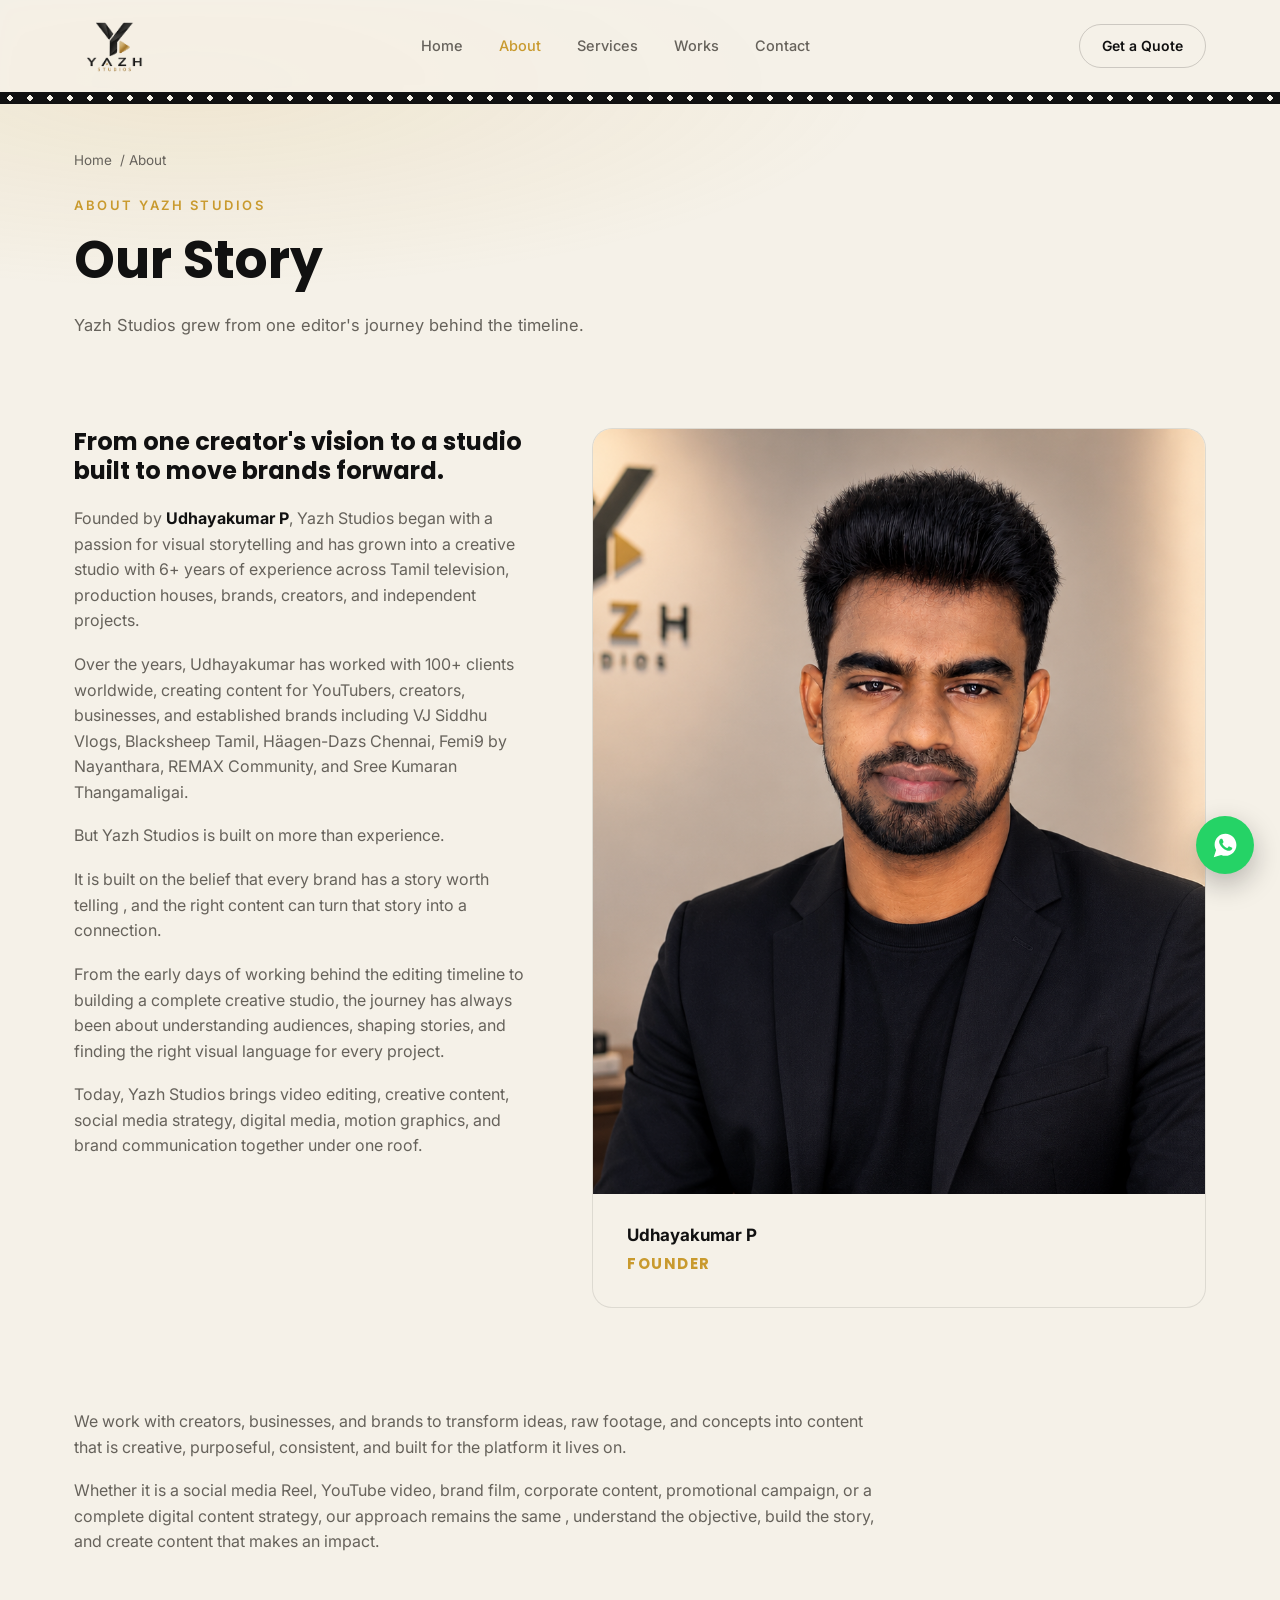
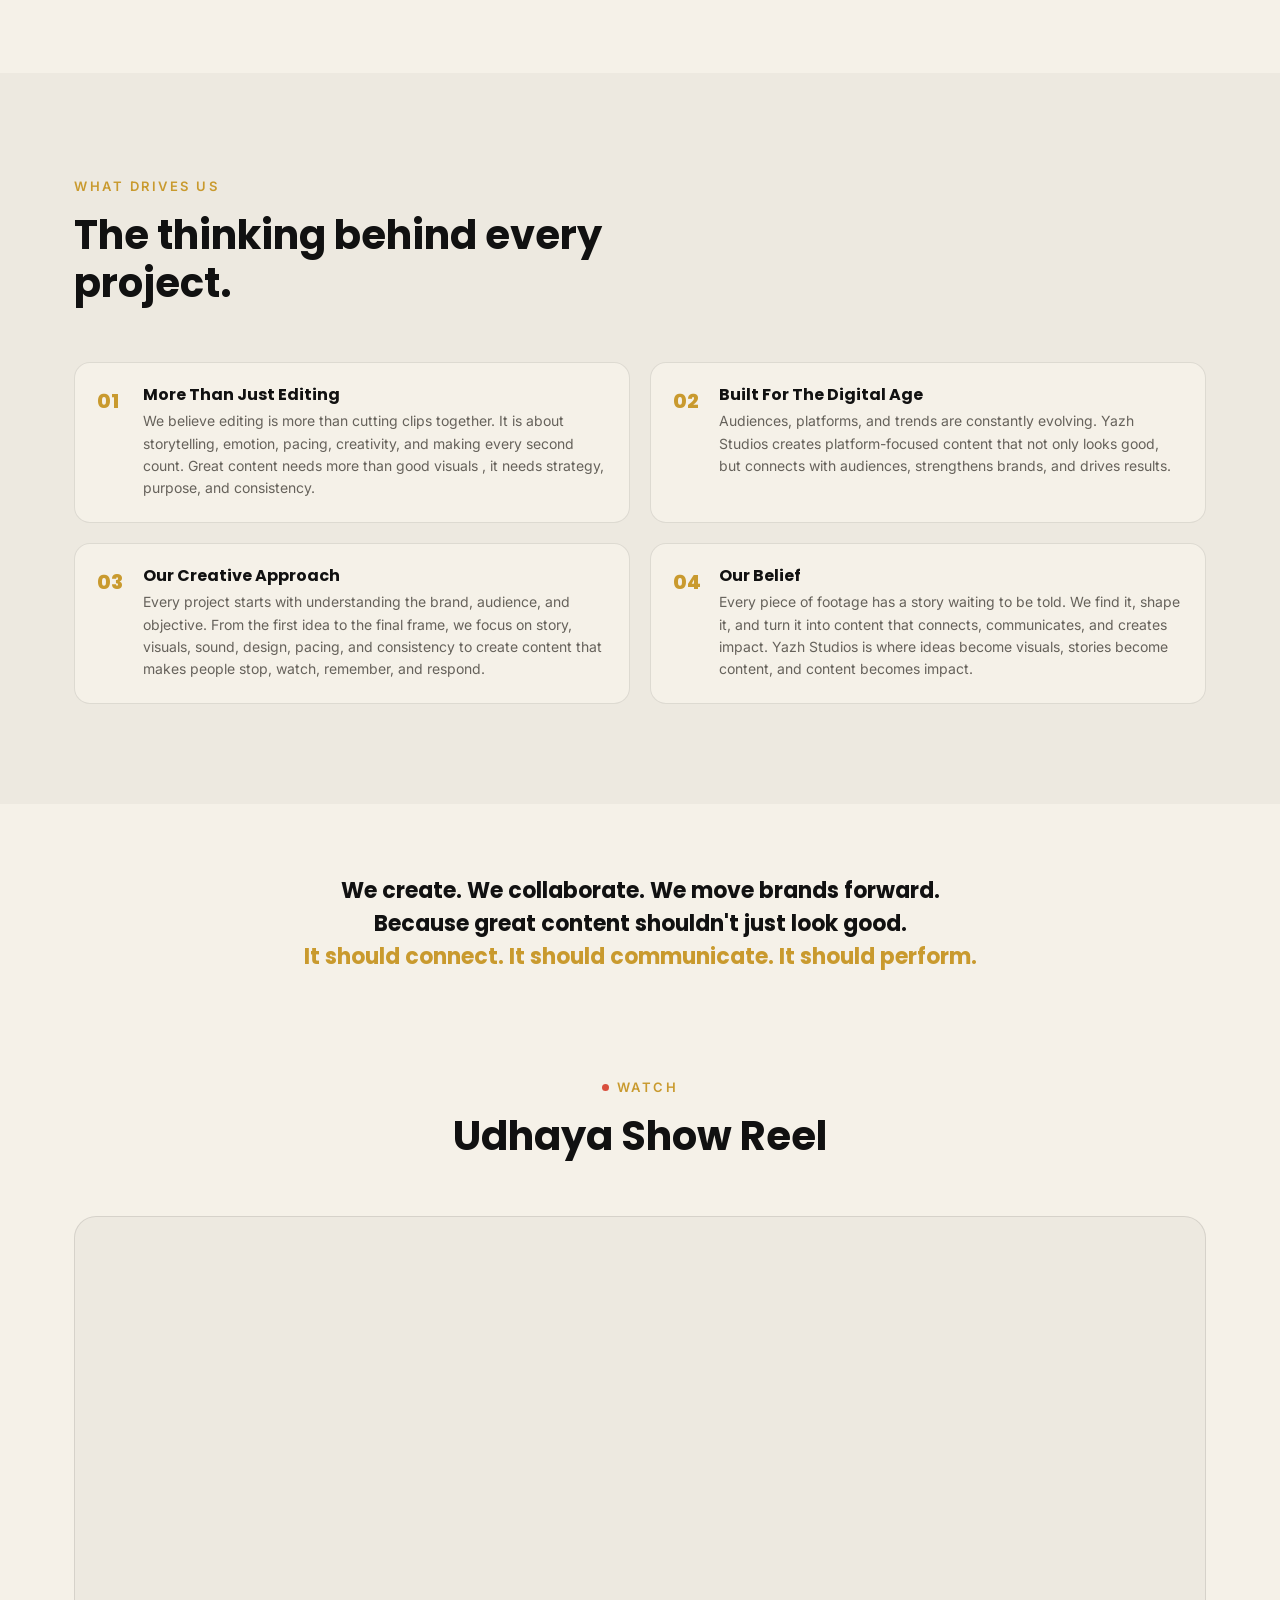
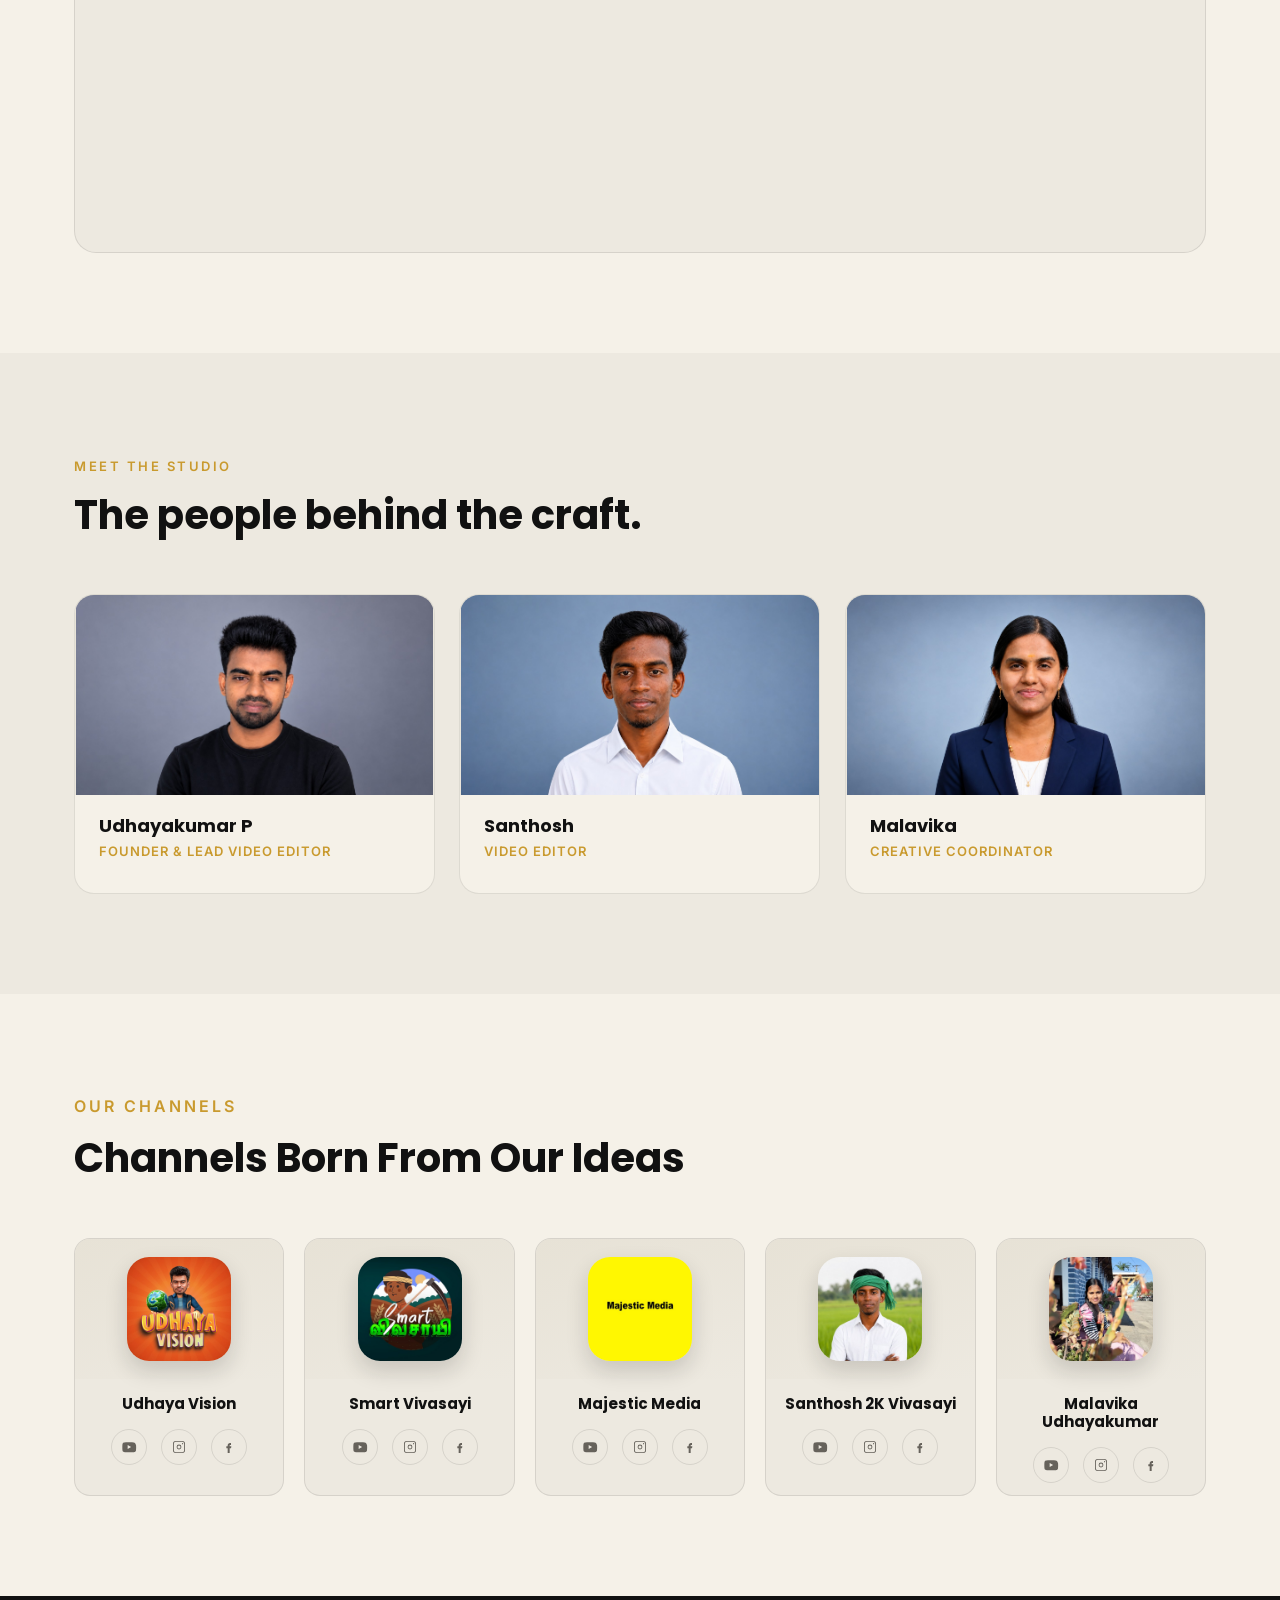
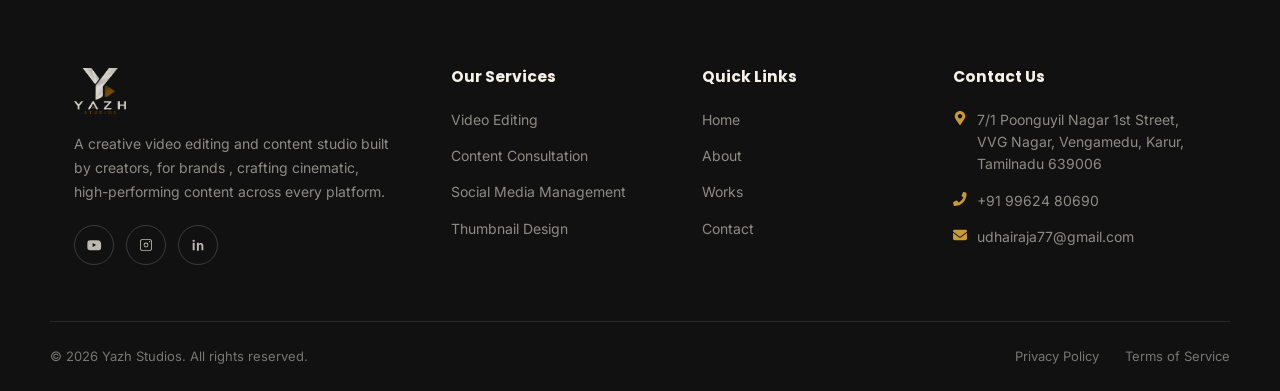
==== about.html @ e991410a "Initial website" ====
<!DOCTYPE html>
<html lang="en">
<head>
<meta charset="UTF-8">
<meta name="viewport" content="width=device-width, initial-scale=1.0">
<title>Our Story | Yazh Studios</title>
<meta name="description" content="Yazh Studios grew from one editor's journey behind the timeline into a full creative studio for video, content strategy, and digital marketing.">
<link rel="icon" type="image/png" href="yazh-logo-nobg.png">
<link rel="preconnect" href="https://fonts.googleapis.com">
<link href="https://fonts.googleapis.com/css2?family=Poppins:wght@400;500;600;700;800&family=Inter:wght@400;500;600&display=swap" rel="stylesheet">
<link rel="stylesheet" href="style.css">
</head>
<body>

<header>
  <nav>
    <a href="index.html" class="logo"><img src="yazh-logo-nobg.png" alt="Yazh Studios" class="logo-mark"></a>
    <ul class="nav-links">
      <li><a href="index.html">Home</a></li>
      <li><a href="about.html" class="active">About</a></li>
      <li><a href="services.html">Services</a></li>
      <li><a href="work.html">Works</a></li>
      <li><a href="contact.html">Contact</a></li>
    </ul>
    <div class="nav-cta">
      <a href="contact.html" class="btn btn-outline" style="padding:10px 22px;font-size:14px;">Get a Quote</a>
      <button class="burger" onclick="document.querySelector('.nav-links').classList.toggle('mobile-open')"><span></span><span></span><span></span></button>
    </div>
  </nav>
  <div class="filmstrip"></div>
</header>

<main>
  <!-- PAGE BANNER -->
  <section class="page-banner">
    <div class="container">
      <div class="breadcrumb"><a href="index.html">Home</a> / About</div>
      <div class="eyebrow">About Yazh Studios</div>
      <h1>Our Story</h1>
      <p>Yazh Studios grew from one editor's journey behind the timeline.</p>
    </div>
  </section>

  <!-- STORY BODY -->
  <section style="padding-top:20px;">
    <div class="container story-grid">
      <div class="story-card" style="order:2;">
        <img src="founder-udhayakumar.png" alt="Udhayakumar P , Founder, Yazh Studios" class="founder-photo">
        <div class="story-card-body">
          <p style="margin-bottom:6px;"><strong style="color:var(--text);font-size:17px;">Udhayakumar P</strong></p>
          <h4 style="margin-bottom:0;">Founder</h4>
        </div>
      </div>
      <div class="story-body" style="order:1;">
        <h2 style="margin-bottom:20px;">From one creator's vision to a studio built to move brands forward.</h2>
        <p>Founded by <strong>Udhayakumar P</strong>, Yazh Studios began with a passion for visual storytelling and has grown into a creative studio with 6+ years of experience across Tamil television, production houses, brands, creators, and independent projects.</p>
        <p>Over the years, Udhayakumar has worked with 100+ clients worldwide, creating content for YouTubers, creators, businesses, and established brands including VJ Siddhu Vlogs, Blacksheep Tamil, Häagen-Dazs Chennai, Femi9 by Nayanthara, REMAX Community, and Sree Kumaran Thangamaligai.</p>
        <p>But Yazh Studios is built on more than experience.</p>
        <p>It is built on the belief that every brand has a story worth telling , and the right content can turn that story into a connection.</p>
        <p>From the early days of working behind the editing timeline to building a complete creative studio, the journey has always been about understanding audiences, shaping stories, and finding the right visual language for every project.</p>
        <p>Today, Yazh Studios brings video editing, creative content, social media strategy, digital media, motion graphics, and brand communication together under one roof.</p>
      </div>
    </div>
  </section>

  <!-- APPROACH -->
  <section style="padding-top:0;">
    <div class="container">
      <div class="story-body" style="max-width:820px;">
        <p>We work with creators, businesses, and brands to transform ideas, raw footage, and concepts into content that is creative, purposeful, consistent, and built for the platform it lives on.</p>
        <p>Whether it is a social media Reel, YouTube video, brand film, corporate content, promotional campaign, or a complete digital content strategy, our approach remains the same , understand the objective, build the story, and create content that makes an impact.</p>
      </div>
    </div>
  </section>

  <!-- PILLARS -->
  <section class="why">
    <div class="container">
      <div class="section-head">
        <div class="eyebrow">What Drives Us</div>
        <h2>The thinking behind every project.</h2>
      </div>
      <div class="why-grid">
        <div class="why-item">
          <div class="why-num">01</div>
          <div>
            <h4>More Than Just Editing</h4>
            <p>We believe editing is more than cutting clips together. It is about storytelling, emotion, pacing, creativity, and making every second count. Great content needs more than good visuals , it needs strategy, purpose, and consistency.</p>
          </div>
        </div>
        <div class="why-item">
          <div class="why-num">02</div>
          <div>
            <h4>Built For The Digital Age</h4>
            <p>Audiences, platforms, and trends are constantly evolving. Yazh Studios creates platform-focused content that not only looks good, but connects with audiences, strengthens brands, and drives results.</p>
          </div>
        </div>
        <div class="why-item">
          <div class="why-num">03</div>
          <div>
            <h4>Our Creative Approach</h4>
            <p>Every project starts with understanding the brand, audience, and objective. From the first idea to the final frame, we focus on story, visuals, sound, design, pacing, and consistency to create content that makes people stop, watch, remember, and respond.</p>
          </div>
        </div>
        <div class="why-item">
          <div class="why-num">04</div>
          <div>
            <h4>Our Belief</h4>
            <p>Every piece of footage has a story waiting to be told. We find it, shape it, and turn it into content that connects, communicates, and creates impact. Yazh Studios is where ideas become visuals, stories become content, and content becomes impact.</p>
          </div>
        </div>
      </div>
    </div>
  </section>

  <!-- CLOSING STATEMENT -->
  <section style="padding-top:70px;padding-bottom:0;">
    <div class="container center" style="max-width:760px;">
      <p style="font-family:'Poppins',sans-serif;font-weight:700;font-size:22px;color:var(--text);line-height:1.5;">
        We create. We collaborate. We move brands forward.<br>
        Because great content shouldn't just look good.<br>
        <span style="color:var(--gold)">It should connect. It should communicate. It should perform.</span>
      </p>
    </div>
  </section>

  <!-- SHOW REEL -->
  <section class="showreel">
    <div class="container">
      <div class="section-head center">
        <div class="eyebrow" style="justify-content:center;"><span class="rec-dot"></span>Watch</div>
        <h2>Udhaya Show Reel</h2>
      </div>
      <div class="video-frame">
        <iframe src="https://www.youtube-nocookie.com/embed/2aK7iO9PcqU" title="Udhaya Show Reel" referrerpolicy="strict-origin-when-cross-origin" allow="accelerometer; autoplay; clipboard-write; encrypted-media; gyroscope; picture-in-picture" allowfullscreen loading="lazy"></iframe>
      </div>
    </div>
  </section>

  <!-- TEAM -->
  <section class="team" id="team">
    <div class="container">
      <div class="section-head">
        <div class="eyebrow">Meet The Studio</div>
        <h2>The people behind the craft.</h2>
      </div>
      <div class="team-grid">
        <div class="team-card" tabindex="0" role="button" aria-label="Flip to see Udhayakumar P's details">
          <div class="team-card-inner">
            <div class="team-card-front">
              <div class="team-photo"><img src="team-udhaya-v3.jpg" alt="Udhayakumar P"></div>
              <div class="team-info">
                <h3>Udhayakumar P</h3>
                <div class="team-role">Founder &amp; Lead Video Editor</div>
              </div>
            </div>
            <div class="team-card-back">
              <h3>Udhayakumar P</h3>
              <div class="team-role">Founder &amp; Lead Video Editor</div>
              <p>6+ years crafting cinematic, high-performing videos for 100+ clients worldwide across TV, production houses, and independent projects.</p>
            </div>
          </div>
        </div>
        <div class="team-card" tabindex="0" role="button" aria-label="Flip to see Santhosh's details">
          <div class="team-card-inner">
            <div class="team-card-front">
              <div class="team-photo"><img src="team-santhosh-v3.jpg" alt="Santhosh"></div>
              <div class="team-info">
                <h3>Santhosh</h3>
                <div class="team-role">Video Editor</div>
              </div>
            </div>
            <div class="team-card-back">
              <h3>Santhosh</h3>
              <div class="team-role">Video Editor</div>
              <p>Skilled editor with 2 years of hands-on experience crafting engaging videos for social media, YouTube, and digital platforms , clean cuts, smooth storytelling.</p>
            </div>
          </div>
        </div>
        <div class="team-card" tabindex="0" role="button" aria-label="Flip to see Malavika's details">
          <div class="team-card-inner">
            <div class="team-card-front">
              <div class="team-photo"><img src="team-malavika-v3.jpg" alt="Malavika"></div>
              <div class="team-info">
                <h3>Malavika</h3>
                <div class="team-role">Creative Coordinator</div>
              </div>
            </div>
            <div class="team-card-back">
              <h3>Malavika</h3>
              <div class="team-role">Creative Coordinator</div>
              <p>Supports ideation, content planning, and social media execution , bringing consistency, creativity, and attention to detail to every project.</p>
            </div>
          </div>
        </div>
      </div>
    </div>
  </section>

  <!-- CHANNELS -->
  <section class="channels">
    <div class="container">
      <div class="section-head">
        <div class="eyebrow" style="font-size:16px;letter-spacing:3px;">Our Channels</div>
        <h2>Channels Born From Our Ideas</h2>
      </div>
      <div class="channels-grid">
        <div class="channel-card" tabindex="0" role="button" aria-label="Flip to see Udhaya Vision details">
          <div class="channel-card-inner">
          <div class="channel-card-front">
          <div class="channel-logo"><img src="channel-logo-udhayavision.jpg" alt="Udhaya Vision"></div>
          <div class="channel-info">
          <h4>Udhaya Vision</h4>
          <div class="social-row">
            <a href="https://www.youtube.com/@UdhayaVisionOfficial" target="_blank" rel="noopener" aria-label="YouTube">
              <svg viewBox="0 0 24 24" width="16" height="16" fill="currentColor" aria-hidden="true"><path d="M21.8 8.2s-.2-1.5-.8-2.1c-.8-.8-1.7-.8-2.1-.9C15.9 5 12 5 12 5s-3.9 0-6.9.2c-.4 0-1.3.1-2.1.9-.6.6-.8 2.1-.8 2.1S2 10 2 11.7v1.6c0 1.7.2 3.5.2 3.5s.2 1.5.8 2.1c.8.8 1.9.8 2.4.9 1.7.2 7.3.2 7.3.2s3.9 0 6.9-.2c.4 0 1.3-.1 2.1-.9.6-.6.8-2.1.8-2.1s.2-1.7.2-3.5v-1.6c0-1.7-.2-3.5-.2-3.5zM10 15V9l5.2 3-5.2 3z"/></svg>
            </a>
            <a href="https://www.instagram.com/udhayakumar_ponnusamy/" target="_blank" rel="noopener" aria-label="Instagram">
              <svg viewBox="0 0 24 24" width="16" height="16" fill="currentColor" aria-hidden="true"><path d="M12 8.4a3.6 3.6 0 100 7.2 3.6 3.6 0 000-7.2zm0 5.9a2.3 2.3 0 110-4.6 2.3 2.3 0 010 4.6zM16.9 3H7.1A4.1 4.1 0 003 7.1v9.8A4.1 4.1 0 007.1 21h9.8a4.1 4.1 0 004.1-4.1V7.1A4.1 4.1 0 0016.9 3zm2.8 13.9a2.8 2.8 0 01-2.8 2.8H7.1a2.8 2.8 0 01-2.8-2.8V7.1a2.8 2.8 0 012.8-2.8h9.8a2.8 2.8 0 012.8 2.8v9.8zM17.3 6.1a.95.95 0 100 1.9.95.95 0 000-1.9z"/></svg>
            </a>
            <a href="https://www.facebook.com/Udhayavision" target="_blank" rel="noopener" aria-label="Facebook">
              <svg viewBox="0 0 24 24" width="16" height="16" fill="currentColor" aria-hidden="true"><path d="M13.5 9H15V6h-1.5C11.6 6 10 7.6 10 9.5V11H8v3h2v7h3v-7h2.1l.4-3H13V9.6c0-.3.2-.6.5-.6z"/></svg>
            </a>
          </div>
          </div>
          </div>
          <div class="channel-card-back">
            <h4>Udhaya Vision</h4>
            <p>Video Editing, Content creation, Entertainment and Creative storytelling. Creating fresh and engaging Tamil content that entertains and inspires.</p>
          </div>
          </div>
        </div>
        <div class="channel-card" tabindex="0" role="button" aria-label="Flip to see Smart Vivasayi details">
          <div class="channel-card-inner">
          <div class="channel-card-front">
          <div class="channel-logo"><img src="channel-logo-smartvivasayi.jpg" alt="Smart Vivasayi"></div>
          <div class="channel-info">
          <h4>Smart Vivasayi</h4>
          <div class="social-row">
            <a href="https://www.youtube.com/@Smart_Vivasayi" target="_blank" rel="noopener" aria-label="YouTube">
              <svg viewBox="0 0 24 24" width="16" height="16" fill="currentColor" aria-hidden="true"><path d="M21.8 8.2s-.2-1.5-.8-2.1c-.8-.8-1.7-.8-2.1-.9C15.9 5 12 5 12 5s-3.9 0-6.9.2c-.4 0-1.3.1-2.1.9-.6.6-.8 2.1-.8 2.1S2 10 2 11.7v1.6c0 1.7.2 3.5.2 3.5s.2 1.5.8 2.1c.8.8 1.9.8 2.4.9 1.7.2 7.3.2 7.3.2s3.9 0 6.9-.2c.4 0 1.3-.1 2.1-.9.6-.6.8-2.1.8-2.1s.2-1.7.2-3.5v-1.6c0-1.7-.2-3.5-.2-3.5zM10 15V9l5.2 3-5.2 3z"/></svg>
            </a>
            <a href="https://www.instagram.com/smart_vivasayi" target="_blank" rel="noopener" aria-label="Instagram">
              <svg viewBox="0 0 24 24" width="16" height="16" fill="currentColor" aria-hidden="true"><path d="M12 8.4a3.6 3.6 0 100 7.2 3.6 3.6 0 000-7.2zm0 5.9a2.3 2.3 0 110-4.6 2.3 2.3 0 010 4.6zM16.9 3H7.1A4.1 4.1 0 003 7.1v9.8A4.1 4.1 0 007.1 21h9.8a4.1 4.1 0 004.1-4.1V7.1A4.1 4.1 0 0016.9 3zm2.8 13.9a2.8 2.8 0 01-2.8 2.8H7.1a2.8 2.8 0 01-2.8-2.8V7.1a2.8 2.8 0 012.8-2.8h9.8a2.8 2.8 0 012.8 2.8v9.8zM17.3 6.1a.95.95 0 100 1.9.95.95 0 000-1.9z"/></svg>
            </a>
            <a href="https://www.facebook.com/Smartvivasayii" target="_blank" rel="noopener" aria-label="Facebook">
              <svg viewBox="0 0 24 24" width="16" height="16" fill="currentColor" aria-hidden="true"><path d="M13.5 9H15V6h-1.5C11.6 6 10 7.6 10 9.5V11H8v3h2v7h3v-7h2.1l.4-3H13V9.6c0-.3.2-.6.5-.6z"/></svg>
            </a>
          </div>
          </div>
          </div>
          <div class="channel-card-back">
            <h4>Smart Vivasayi</h4>
            <p>Practical farming tips and useful agricultural information. Explore modern farming methods, innovations and success stories. Helping farmers learn, grow and earn better.</p>
          </div>
          </div>
        </div>
        <div class="channel-card" tabindex="0" role="button" aria-label="Flip to see Majestic Media details">
          <div class="channel-card-inner">
          <div class="channel-card-front">
          <div class="channel-logo"><img src="channel-logo-majesticmedia.jpg" alt="Majestic Media"></div>
          <div class="channel-info">
          <h4>Majestic Media</h4>
          <div class="social-row">
            <a href="https://www.youtube.com/@MajesticMediaOfficial" target="_blank" rel="noopener" aria-label="YouTube">
              <svg viewBox="0 0 24 24" width="16" height="16" fill="currentColor" aria-hidden="true"><path d="M21.8 8.2s-.2-1.5-.8-2.1c-.8-.8-1.7-.8-2.1-.9C15.9 5 12 5 12 5s-3.9 0-6.9.2c-.4 0-1.3.1-2.1.9-.6.6-.8 2.1-.8 2.1S2 10 2 11.7v1.6c0 1.7.2 3.5.2 3.5s.2 1.5.8 2.1c.8.8 1.9.8 2.4.9 1.7.2 7.3.2 7.3.2s3.9 0 6.9-.2c.4 0 1.3-.1 2.1-.9.6-.6.8-2.1.8-2.1s.2-1.7.2-3.5v-1.6c0-1.7-.2-3.5-.2-3.5zM10 15V9l5.2 3-5.2 3z"/></svg>
            </a>
            <a href="https://www.instagram.com/majesticmedia_offl" target="_blank" rel="noopener" aria-label="Instagram">
              <svg viewBox="0 0 24 24" width="16" height="16" fill="currentColor" aria-hidden="true"><path d="M12 8.4a3.6 3.6 0 100 7.2 3.6 3.6 0 000-7.2zm0 5.9a2.3 2.3 0 110-4.6 2.3 2.3 0 010 4.6zM16.9 3H7.1A4.1 4.1 0 003 7.1v9.8A4.1 4.1 0 007.1 21h9.8a4.1 4.1 0 004.1-4.1V7.1A4.1 4.1 0 0016.9 3zm2.8 13.9a2.8 2.8 0 01-2.8 2.8H7.1a2.8 2.8 0 01-2.8-2.8V7.1a2.8 2.8 0 012.8-2.8h9.8a2.8 2.8 0 012.8 2.8v9.8zM17.3 6.1a.95.95 0 100 1.9.95.95 0 000-1.9z"/></svg>
            </a>
            <a href="https://www.facebook.com/mejesticmediaoffl" target="_blank" rel="noopener" aria-label="Facebook">
              <svg viewBox="0 0 24 24" width="16" height="16" fill="currentColor" aria-hidden="true"><path d="M13.5 9H15V6h-1.5C11.6 6 10 7.6 10 9.5V11H8v3h2v7h3v-7h2.1l.4-3H13V9.6c0-.3.2-.6.5-.6z"/></svg>
            </a>
          </div>
          </div>
          </div>
          <div class="channel-card-back">
            <h4>Majestic Media</h4>
            <p>Astrology, horoscope and devotional content with spiritual insights. Covering cinema updates, political press meets and trending happenings. Bringing diverse and engaging content to Tamil audiences.</p>
          </div>
          </div>
        </div>
        <div class="channel-card" tabindex="0" role="button" aria-label="Flip to see Santhosh 2K Vivasayi details">
          <div class="channel-card-inner">
          <div class="channel-card-front">
          <div class="channel-logo"><img src="channel-logo-santhosh2k.jpg" alt="Santhosh 2K Vivasayi"></div>
          <div class="channel-info">
          <h4>Santhosh 2K Vivasayi</h4>
          <div class="social-row">
            <a href="https://www.youtube.com/@Santhosh2kvivasayi" target="_blank" rel="noopener" aria-label="YouTube">
              <svg viewBox="0 0 24 24" width="16" height="16" fill="currentColor" aria-hidden="true"><path d="M21.8 8.2s-.2-1.5-.8-2.1c-.8-.8-1.7-.8-2.1-.9C15.9 5 12 5 12 5s-3.9 0-6.9.2c-.4 0-1.3.1-2.1.9-.6.6-.8 2.1-.8 2.1S2 10 2 11.7v1.6c0 1.7.2 3.5.2 3.5s.2 1.5.8 2.1c.8.8 1.9.8 2.4.9 1.7.2 7.3.2 7.3.2s3.9 0 6.9-.2c.4 0 1.3-.1 2.1-.9.6-.6.8-2.1.8-2.1s.2-1.7.2-3.5v-1.6c0-1.7-.2-3.5-.2-3.5zM10 15V9l5.2 3-5.2 3z"/></svg>
            </a>
            <a href="https://www.instagram.com/santhosh_2k_vivasayi" target="_blank" rel="noopener" aria-label="Instagram">
              <svg viewBox="0 0 24 24" width="16" height="16" fill="currentColor" aria-hidden="true"><path d="M12 8.4a3.6 3.6 0 100 7.2 3.6 3.6 0 000-7.2zm0 5.9a2.3 2.3 0 110-4.6 2.3 2.3 0 010 4.6zM16.9 3H7.1A4.1 4.1 0 003 7.1v9.8A4.1 4.1 0 007.1 21h9.8a4.1 4.1 0 004.1-4.1V7.1A4.1 4.1 0 0016.9 3zm2.8 13.9a2.8 2.8 0 01-2.8 2.8H7.1a2.8 2.8 0 01-2.8-2.8V7.1a2.8 2.8 0 012.8-2.8h9.8a2.8 2.8 0 012.8 2.8v9.8zM17.3 6.1a.95.95 0 100 1.9.95.95 0 000-1.9z"/></svg>
            </a>
            <a href="https://www.facebook.com/Smartvivasayii" target="_blank" rel="noopener" aria-label="Facebook">
              <svg viewBox="0 0 24 24" width="16" height="16" fill="currentColor" aria-hidden="true"><path d="M13.5 9H15V6h-1.5C11.6 6 10 7.6 10 9.5V11H8v3h2v7h3v-7h2.1l.4-3H13V9.6c0-.3.2-.6.5-.6z"/></svg>
            </a>
          </div>
          </div>
          </div>
          <div class="channel-card-back">
            <h4>Santhosh 2K Vivasayi</h4>
            <p>Real farming experiences straight from the field. Discover useful agriculture tips, techniques and new ideas. Inspiring the next generation of farmers through practical content.</p>
          </div>
          </div>
        </div>
        <div class="channel-card" tabindex="0" role="button" aria-label="Flip to see Malavika Udhayakumar details">
          <div class="channel-card-inner">
          <div class="channel-card-front">
          <div class="channel-logo"><img src="channel-logo-malavikaudhayakumar.jpg" alt="Malavika Udhayakumar"></div>
          <div class="channel-info">
          <h4>Malavika Udhayakumar</h4>
          <div class="social-row">
            <a href="https://www.youtube.com/@MalavikaUdhayakumar" target="_blank" rel="noopener" aria-label="YouTube">
              <svg viewBox="0 0 24 24" width="16" height="16" fill="currentColor" aria-hidden="true"><path d="M21.8 8.2s-.2-1.5-.8-2.1c-.8-.8-1.7-.8-2.1-.9C15.9 5 12 5 12 5s-3.9 0-6.9.2c-.4 0-1.3.1-2.1.9-.6.6-.8 2.1-.8 2.1S2 10 2 11.7v1.6c0 1.7.2 3.5.2 3.5s.2 1.5.8 2.1c.8.8 1.9.8 2.4.9 1.7.2 7.3.2 7.3.2s3.9 0 6.9-.2c.4 0 1.3-.1 2.1-.9.6-.6.8-2.1.8-2.1s.2-1.7.2-3.5v-1.6c0-1.7-.2-3.5-.2-3.5zM10 15V9l5.2 3-5.2 3z"/></svg>
            </a>
            <a href="https://www.instagram.com/malavika_saroja/" target="_blank" rel="noopener" aria-label="Instagram">
              <svg viewBox="0 0 24 24" width="16" height="16" fill="currentColor" aria-hidden="true"><path d="M12 8.4a3.6 3.6 0 100 7.2 3.6 3.6 0 000-7.2zm0 5.9a2.3 2.3 0 110-4.6 2.3 2.3 0 010 4.6zM16.9 3H7.1A4.1 4.1 0 003 7.1v9.8A4.1 4.1 0 007.1 21h9.8a4.1 4.1 0 004.1-4.1V7.1A4.1 4.1 0 0016.9 3zm2.8 13.9a2.8 2.8 0 01-2.8 2.8H7.1a2.8 2.8 0 01-2.8-2.8V7.1a2.8 2.8 0 012.8-2.8h9.8a2.8 2.8 0 012.8 2.8v9.8zM17.3 6.1a.95.95 0 100 1.9.95.95 0 000-1.9z"/></svg>
            </a>
            <a href="https://www.facebook.com/Malavikaudhai" target="_blank" rel="noopener" aria-label="Facebook">
              <svg viewBox="0 0 24 24" width="16" height="16" fill="currentColor" aria-hidden="true"><path d="M13.5 9H15V6h-1.5C11.6 6 10 7.6 10 9.5V11H8v3h2v7h3v-7h2.1l.4-3H13V9.6c0-.3.2-.6.5-.6z"/></svg>
            </a>
          </div>
          </div>
          </div>
          <div class="channel-card-back">
            <h4>Malavika Udhayakumar</h4>
            <p>Sharing lifestyle and inspiring real-life motherhood experiences. Honest product recommendations and genuine reviews based on personal use. Helping audiences discover useful products through real experiences.</p>
          </div>
          </div>
        </div>
      </div>
    </div>
  </section>

  <!-- CTA -->
</main>

<footer class="site-footer">
  <div class="container footer-grid">
    <div class="footer-brand">
      <div class="logo" style="font-size:17px;"><img src="yazh-logo-white.png" alt="Yazh Studios" class="logo-mark-footer"></div>
      <p>A creative video editing and content studio built by creators, for brands , crafting cinematic, high-performing content across every platform.</p>
      <div class="footer-social">
        <a href="https://www.youtube.com/@theyazhstudios" target="_blank" rel="noopener" aria-label="YouTube">
          <svg viewBox="0 0 24 24" width="16" height="16" fill="currentColor" aria-hidden="true"><path d="M21.8 8.2s-.2-1.5-.8-2.1c-.8-.8-1.7-.8-2.1-.9C15.9 5 12 5 12 5s-3.9 0-6.9.2c-.4 0-1.3.1-2.1.9-.6.6-.8 2.1-.8 2.1S2 10 2 11.7v1.6c0 1.7.2 3.5.2 3.5s.2 1.5.8 2.1c.8.8 1.9.8 2.4.9 1.7.2 7.3.2 7.3.2s3.9 0 6.9-.2c.4 0 1.3-.1 2.1-.9.6-.6.8-2.1.8-2.1s.2-1.7.2-3.5v-1.6c0-1.7-.2-3.5-.2-3.5zM10 15V9l5.2 3-5.2 3z"/></svg>
        </a>
        <a href="https://www.instagram.com/theyazhstudios/" target="_blank" rel="noopener" aria-label="Instagram">
          <svg viewBox="0 0 24 24" width="16" height="16" fill="currentColor" aria-hidden="true"><path d="M12 8.4a3.6 3.6 0 100 7.2 3.6 3.6 0 000-7.2zm0 5.9a2.3 2.3 0 110-4.6 2.3 2.3 0 010 4.6zM16.9 3H7.1A4.1 4.1 0 003 7.1v9.8A4.1 4.1 0 007.1 21h9.8a4.1 4.1 0 004.1-4.1V7.1A4.1 4.1 0 0016.9 3zm2.8 13.9a2.8 2.8 0 01-2.8 2.8H7.1a2.8 2.8 0 01-2.8-2.8V7.1a2.8 2.8 0 012.8-2.8h9.8a2.8 2.8 0 012.8 2.8v9.8zM17.3 6.1a.95.95 0 100 1.9.95.95 0 000-1.9z"/></svg>
        </a>
        <a href="https://www.linkedin.com/company/theyazhstudios" target="_blank" rel="noopener" aria-label="LinkedIn">
          <svg viewBox="0 0 24 24" width="16" height="16" fill="currentColor" aria-hidden="true"><path d="M6.94 8.5H4V20h2.94V8.5zM5.47 4a1.7 1.7 0 100 3.4 1.7 1.7 0 000-3.4zM20 13.3c0-3-1.6-4.4-3.8-4.4-1.7 0-2.5.9-2.9 1.6V8.5H10.4c0 .8 0 12 0 12h2.9v-6.7c0-.4 0-.7.1-1 .3-.7.9-1.4 1.9-1.4 1.4 0 1.9 1 1.9 2.5V20H20v-6.7z"/></svg>
        </a>
      </div>
    </div>
    <div class="footer-col">
      <h4>Our Services</h4>
      <a href="services.html">Video Editing</a>
      <a href="services.html">Content Consultation</a>
      <a href="services.html">Social Media Management</a>
      <a href="services.html">Thumbnail Design</a>
    </div>
    <div class="footer-col">
      <h4>Quick Links</h4>
      <a href="index.html">Home</a>
      <a href="about.html">About</a>
      <a href="work.html">Works</a>
      <a href="contact.html">Contact</a>
    </div>
    <div class="footer-col">
      <h4>Contact Us</h4>
      <a href="https://maps.google.com/maps?q=7%2F1%20Poonguyil%20Nagar%201st%20Street%2C%20VVG%20Nagar%2C%20Vengamedu%2C%20Karur%2C%20Tamilnadu%20639006" target="_blank" rel="noopener" class="footer-contact-item">
        <svg class="fc-icon" viewBox="0 0 384 512" width="14" height="14" fill="currentColor"><path d="M172.268 501.67C26.97 291.031 0 269.413 0 192 0 85.961 85.961 0 192 0s192 85.961 192 192c0 77.413-26.97 99.031-172.268 309.67a24.005 24.005 0 0 1-39.464 0zM192 272c44.183 0 80-35.817 80-80s-35.817-80-80-80-80 35.817-80 80 35.817 80 80 80z"/></svg>
        <span>7/1 Poonguyil Nagar 1st Street, VVG Nagar, Vengamedu, Karur, Tamilnadu 639006</span>
      </a>
      <a href="tel:+919962480690" class="footer-contact-item">
        <svg class="fc-icon" viewBox="0 0 512 512" width="14" height="14" fill="currentColor"><path d="M493.4 24.6l-104-24c-11.3-2.6-22.9 3.3-27.5 13.9l-48 112c-4.2 9.8-1.4 21.3 6.9 28l60.6 49.6c-35.6 76.7-97.9 140.5-176 177.6l-49.6-60.6c-6.8-8.3-18.2-11.1-28-6.9l-112 48C4.9 366.5-1 378.1 1.6 389.4l24 104C28.1 504.2 38.4 512 50 512 296.5 512 496 313.5 496 60c0-11.6-7.8-21.9-19.6-24.4z"/></svg>
        <span>+91 99624 80690</span>
      </a>
      <a href="mailto:udhairaja77@gmail.com" class="footer-contact-item">
        <svg class="fc-icon" viewBox="0 0 512 512" width="14" height="14" fill="currentColor"><path d="M48 64C21.5 64 0 85.5 0 112c0 15.1 7.1 29.3 19.2 38.4L236.8 313.6c11.4 8.5 27 8.5 38.4 0L492.8 150.4c12.1-9.1 19.2-23.3 19.2-38.4 0-26.5-21.5-48-48-48H48zM0 176V384c0 35.3 28.7 64 64 64H448c35.3 0 64-28.7 64-64V176L294.4 339.2c-22.8 17.1-54 17.1-76.8 0L0 176z"/></svg>
        <span>udhairaja77@gmail.com</span>
      </a>
    </div>
  </div>
  <div class="container footer-bottom">
    <p>© 2026 Yazh Studios. All rights reserved.</p>
    <div class="footer-bottom-links">
      <a href="privacy-policy.html">Privacy Policy</a>
      <a href="terms.html">Terms of Service</a>
    </div>
  </div>
</footer>

<a href="https://wa.me/+919962480690" target="_blank" rel="noopener" class="whatsapp-float" aria-label="Chat on WhatsApp">
  <svg viewBox="0 0 32 32" aria-hidden="true"><path d="M16.02 3C9.4 3 4 8.36 4 14.98c0 2.2.6 4.26 1.63 6.03L3 29l8.2-2.55a12.9 12.9 0 0 0 4.82.93h.01c6.62 0 12.02-5.36 12.02-11.98C28.05 8.78 22.65 3 16.02 3zm7.03 17.15c-.3.83-1.72 1.6-2.37 1.7-.61.1-1.38.14-2.23-.14-.51-.16-1.17-.38-2.01-.75-3.54-1.53-5.85-5.1-6.03-5.34-.18-.24-1.44-1.92-1.44-3.66 0-1.74.92-2.6 1.24-2.95.32-.35.7-.44.93-.44.24 0 .47 0 .68.01.22.01.51-.08.8.61.3.71 1.01 2.45 1.1 2.63.09.18.15.39.03.63-.12.24-.18.39-.36.6-.18.21-.38.47-.54.63-.18.18-.37.38-.16.74.21.36.93 1.53 2 2.48 1.37 1.22 2.53 1.6 2.89 1.78.36.18.57.15.78-.09.21-.24.9-1.05 1.14-1.41.24-.36.48-.3.8-.18.33.12 2.07.98 2.43 1.16.36.18.6.27.68.42.09.15.09.86-.21 1.69z"/></svg>
</a>
<script src="animations.js" defer></script>
<script>
  document.querySelectorAll('.nav-links a').forEach(link=>{
    link.addEventListener('click',()=>{
      document.querySelector('.nav-links').classList.remove('mobile-open');
    });
  });

  // Team & channel cards flip on click to reveal details.
  document.querySelectorAll('.team-card, .channel-card').forEach(function(card){
    card.addEventListener('click', function(){
      card.classList.toggle('is-flipped');
    });
    card.addEventListener('keydown', function(e){
      if(e.key === 'Enter' || e.key === ' '){
        e.preventDefault();
        card.classList.toggle('is-flipped');
      }
    });
  });
</script>
</body>
</html>
---- style.css ----
:root{
  --bg:#F5F1E8;
  --panel:#EDE9E0;
  --panel-2:#F5F1E8;
  --gold:#C99A2E;
  --gold-2:#DAB158;
  --text:#111111;
  --muted:#66625B;
  --black:#111111;
  --border:rgba(17,17,17,0.10);
}
*{box-sizing:border-box;margin:0;padding:0;}
html{scroll-behavior:smooth;}
body{
  background:var(--bg);
  color:var(--text);
  font-family:'Inter',sans-serif;
  line-height:1.6;
  overflow-x:hidden;
}
h1,h2,h3,h4{font-family:'Poppins',sans-serif;font-weight:700;line-height:1.2;}
a{color:inherit;text-decoration:none;}
img{max-width:100%;display:block;}
.container{max-width:1180px;margin:0 auto;padding:0 24px;}
.eyebrow{
  display:inline-flex;align-items:center;gap:8px;
  color:var(--gold);font-size:13px;letter-spacing:2.5px;text-transform:uppercase;
  font-weight:600;margin-bottom:14px;
}
.btn{
  display:inline-block;padding:14px 30px;border-radius:999px;
  font-weight:600;font-size:15px;transition:all .25s ease;
  border:1px solid transparent;cursor:pointer;
}
.btn-primary{background:linear-gradient(135deg,var(--gold-2),var(--gold));color:#fff;}
.btn-primary:hover{transform:translateY(-2px);box-shadow:0 10px 30px rgba(201,154,46,0.30);}
.btn-outline{border-color:rgba(17,17,17,0.18);color:var(--text);}
.btn-outline:hover{border-color:var(--gold);color:var(--gold);}

/* NAV */
header{
  position:fixed;top:0;left:0;right:0;z-index:100;
  background:rgba(245,241,232,0.9);backdrop-filter:blur(10px);
}
.filmstrip{
  height:12px;width:100%;overflow:hidden;position:relative;
  background:var(--black);
  background-image:radial-gradient(circle, var(--bg) 2.6px, transparent 2.8px);
  background-size:20px 12px;
  background-position:0 0;
  animation:filmstrip-scroll 7s linear infinite;
}
@keyframes filmstrip-scroll{
  from{background-position:0 0;}
  to{background-position:-200px 0;}
}
nav{display:flex;align-items:center;justify-content:space-between;padding:18px 24px;max-width:1180px;margin:0 auto;}
.logo{display:flex;align-items:center;gap:10px;font-family:'Poppins',sans-serif;font-weight:800;font-size:21px;letter-spacing:0.5px;}
.logo span{color:var(--gold);}
.logo-mark{
  height:56px;width:auto;display:block;
}
.logo-mark-footer{
  height:46px;width:auto;display:block;
}
.nav-links{display:flex;gap:36px;align-items:center;list-style:none;}
.nav-links a{font-size:14.5px;font-weight:500;color:var(--muted);transition:color .2s;}
.nav-links a:hover, .nav-links a.active{color:var(--gold);}
.nav-cta{display:flex;align-items:center;gap:18px;}
.burger{display:none;flex-direction:column;gap:5px;cursor:pointer;background:none;border:none;}
.burger span{width:24px;height:2px;background:var(--text);}
.nav-links.mobile-open{
  display:flex !important;
  position:absolute;top:100%;left:0;right:0;
  flex-direction:column;background:var(--panel);
  padding:24px;gap:20px;border-bottom:1px solid var(--border);
}

/* HERO */
.hero{
  padding:170px 0 110px;
  background:
    radial-gradient(ellipse at 20% 20%, rgba(201,154,46,0.14), transparent 45%),
    radial-gradient(ellipse at 80% 60%, rgba(201,154,46,0.08), transparent 50%);
  position:relative;
}
.hero-grid{display:grid;grid-template-columns:minmax(0,1.1fr) minmax(0,0.9fr);gap:60px;align-items:center;}
.hero h1{font-size:clamp(38px,5.2vw,62px);margin-bottom:22px;}
.hero h1 em{font-style:normal;color:var(--gold);}
.hero p{color:var(--muted);font-size:17px;max-width:520px;margin-bottom:34px;}
.hero-actions{display:flex;gap:16px;flex-wrap:wrap;margin-bottom:56px;}
.stat-row{display:grid;grid-template-columns:repeat(4,minmax(0,1fr));gap:20px;border-top:1px solid var(--border);padding-top:32px;}
.stat-item{display:flex;align-items:center;gap:14px;padding-left:22px;border-left:1px solid var(--border);min-width:0;}
.stat-item:first-child{padding-left:0;border-left:none;}
.stat-icon{
  width:52px;height:52px;border-radius:50%;flex-shrink:0;
  background:rgba(201,154,46,0.14);
  display:flex;align-items:center;justify-content:center;font-size:22px;
}
.stat-row .num{
  font-family:'Poppins',sans-serif;font-size:28px;font-weight:800;color:var(--gold);
  font-variant-numeric:tabular-nums;display:inline-block;
}
.stat-row .label{font-size:13px;color:var(--muted);margin-top:4px;}
.hero-visual{
  aspect-ratio:4/5;border-radius:24px;
  background:linear-gradient(160deg,var(--panel-2),var(--panel));
  border:1px solid var(--border);
  display:flex;align-items:center;justify-content:center;
  position:relative;overflow:hidden;
  min-width:0;contain:layout paint;
}
.hero-visual::before{
  content:"YAZH";
  font-family:'Poppins',sans-serif;font-weight:800;
  font-size:120px;color:rgba(17,17,17,0.05);
  position:absolute;letter-spacing:6px;
}
.hero-visual-img{
  position:absolute;inset:0;width:100%;height:100%;
  object-fit:cover;z-index:0;
}
.hero-visual::after{
  content:"";position:absolute;inset:0;z-index:0;
  background:linear-gradient(180deg,rgba(17,17,17,0.05),rgba(17,17,17,0.45));
}
.play-btn{
  width:78px;height:78px;border-radius:50%;
  background:rgba(201,154,46,0.15);border:1.5px solid var(--gold);
  display:flex;align-items:center;justify-content:center;z-index:1;
  backdrop-filter:blur(2px);
  position:absolute;left:50%;top:70%;transform:translate(-50%,-50%);
}
.play-btn::after{
  content:"";width:0;height:0;
  border-top:12px solid transparent;border-bottom:12px solid transparent;
  border-left:20px solid var(--gold);margin-left:5px;
}

/* PAGE BANNER (non-home pages) */
.page-banner{
  padding:150px 0 70px;
  background:
    radial-gradient(ellipse at 15% 20%, rgba(201,154,46,0.12), transparent 45%);
  text-align:left;
}
.page-banner .eyebrow{justify-content:flex-start;}
.page-banner .eyebrow::before{content:none;}
.page-banner h1{font-size:clamp(34px,4.6vw,52px);margin-bottom:16px;}
.page-banner p{color:var(--muted);font-size:16.5px;max-width:640px;}
.breadcrumb{display:flex;gap:8px;align-items:center;color:var(--muted);font-size:13.5px;margin-bottom:20px;}
.breadcrumb a{color:var(--muted);}
.breadcrumb a:hover{color:var(--gold);}

section{padding:100px 0;}
.section-head{max-width:640px;margin-bottom:56px;}
.section-head h2{font-size:clamp(28px,3.6vw,40px);}
.section-head p{color:var(--muted);margin-top:14px;font-size:16px;}
.center{text-align:center;margin-left:auto;margin-right:auto;}

/* ABOUT / STORY */
.story{background:var(--panel);}
.story-grid{display:grid;grid-template-columns:0.85fr 1.15fr;gap:64px;align-items:start;}
.story-card{
  background:var(--panel-2);border:1px solid var(--border);border-radius:20px;
  overflow:hidden;position:sticky;top:110px;
}
.founder-photo{width:100%;aspect-ratio:4/5;object-fit:cover;display:block;}
.story-card-body{padding:28px 34px 34px;}
.story-card h4{color:var(--gold);font-size:15px;text-transform:uppercase;letter-spacing:1.5px;margin-bottom:10px;}
.story-card p{color:var(--muted);font-size:15px;}
.story-body p{color:var(--muted);font-size:16px;margin-bottom:18px;}
.story-body strong{color:var(--text);}

/* SHOWREEL */
.showreel{padding:100px 0;}
.video-frame{
  position:relative;border-radius:22px;overflow:hidden;border:1px solid var(--border);
  aspect-ratio:16/9;background:var(--panel);
}
.video-frame iframe{width:100%;height:100%;border:0;}

/* SERVICES */
.services-grid{display:grid;grid-template-columns:repeat(4,1fr);gap:24px;}
.service-card{
  background:var(--panel);border:1px solid var(--border);border-radius:18px;
  overflow:hidden;transition:transform .25s ease,border-color .25s ease;
}
.service-card:hover{transform:translateY(-6px);border-color:rgba(201,154,46,0.5);}
.service-photo{
  width:100%;aspect-ratio:4/3;object-fit:cover;display:block;
  transition:transform .4s ease;
}
.service-card:hover .service-photo{transform:scale(1.05);}
.service-icon{
  width:52px;height:52px;border-radius:14px;
  background:linear-gradient(135deg,rgba(201,154,46,0.20),rgba(201,154,46,0.06));
  display:flex;align-items:center;justify-content:center;margin-bottom:22px;
  font-size:22px;
}
.service-body{padding:24px 24px 30px;}
.service-card h3{font-size:18px;margin-bottom:10px;}
.service-card p{color:var(--muted);font-size:14.5px;}

/* WHY */
.why{background:var(--panel);}
.why-grid{display:grid;grid-template-columns:repeat(2,1fr);gap:20px;}
.why-item{
  display:flex;gap:16px;padding:22px;border:1px solid var(--border);border-radius:16px;
  background:var(--panel-2);
}
.why-num{
  font-family:'Poppins',sans-serif;font-weight:800;color:var(--gold);font-size:20px;
  min-width:30px;
}
.why-item h4{font-size:16px;margin-bottom:6px;}
.why-item p{color:var(--muted);font-size:14px;}

/* PROCESS */
.process-grid{display:grid;grid-template-columns:repeat(4,1fr);gap:24px;position:relative;}
.process-step{
  background:var(--panel);border:1px solid var(--border);border-radius:18px;padding:30px 24px;
}
.process-step .step-num{
  font-family:'Poppins',sans-serif;font-weight:800;font-size:34px;color:rgba(201,154,46,0.45);
  margin-bottom:14px;
}
.process-step h4{font-size:16px;margin-bottom:10px;}
.process-step p{color:var(--muted);font-size:14px;}

/* TEAM */
.team{background:var(--panel);}
/* CHANNELS */
.channels-grid{display:grid;grid-template-columns:repeat(5,1fr);gap:20px;}
.channel-card{
  background:transparent;border:none;border-radius:16px;
  height:258px;perspective:1200px;cursor:pointer;text-align:center;
}
.channel-card-inner{
  position:relative;width:100%;height:100%;
  transition:transform .6s cubic-bezier(.4,.2,.2,1);
  transform-style:preserve-3d;
}
.channel-card.is-flipped .channel-card-inner{transform:rotateY(180deg);}
.channel-card-front, .channel-card-back{
  position:absolute;inset:0;backface-visibility:hidden;-webkit-backface-visibility:hidden;
  border-radius:16px;overflow:hidden;
  background:var(--panel);border:1px solid var(--border);
  display:flex;flex-direction:column;
}
.channel-card-back{
  transform:rotateY(180deg);justify-content:center;padding:20px;
}
.channel-card-back h4{font-size:15px;margin:0 0 16px;}
.channel-card-back p{color:var(--muted);font-size:12.5px;line-height:1.55;}
.channel-logo{
  height:140px;background:linear-gradient(160deg,#E7E2D6,#EDE9E0);
  display:flex;align-items:center;justify-content:center;flex-shrink:0;
}
.channel-logo img{
  width:104px;height:104px;object-fit:cover;object-position:center center;display:block;
  border-radius:22px;box-shadow:0 10px 22px rgba(17,17,17,0.16);
}
.channel-info{padding:16px 16px 22px;}
.channel-card h4{font-size:15px;margin-bottom:0;}
.channel-card .social-row{margin-top:16px;}
.channel-card .social-row a{width:36px;height:36px;}

.team-grid{display:grid;grid-template-columns:repeat(3,1fr);gap:24px;}
.team-card{
  background:transparent;border:none;border-radius:20px;
  height:300px;perspective:1200px;cursor:pointer;
}
.team-card-inner{
  position:relative;width:100%;height:100%;
  transition:transform .6s cubic-bezier(.4,.2,.2,1);
  transform-style:preserve-3d;
}
.team-card.is-flipped .team-card-inner{transform:rotateY(180deg);}
.team-card-front, .team-card-back{
  position:absolute;inset:0;backface-visibility:hidden;-webkit-backface-visibility:hidden;
  border-radius:20px;overflow:hidden;
  background:var(--panel-2);border:1px solid var(--border);
  display:flex;flex-direction:column;
}
.team-card-back{
  transform:rotateY(180deg);justify-content:center;padding:30px;
}
.team-photo{
  height:200px;background:linear-gradient(160deg,#E7E2D6,#EDE9E0);
  display:flex;align-items:center;justify-content:center;
  font-family:'Poppins',sans-serif;font-size:40px;font-weight:800;color:rgba(201,154,46,0.65);
  overflow:hidden;
}
.team-photo img{width:100%;height:100%;object-fit:contain;object-position:center center;display:block;}
.team-info{padding:20px 24px;}
.team-info h3, .team-card-back h3{font-size:18px;margin-bottom:4px;}
.team-role{color:var(--gold);font-size:13px;text-transform:uppercase;letter-spacing:1px;margin-bottom:12px;font-weight:600;}
.team-card-front .team-role{margin-bottom:0;}
.team-info p, .team-card-back p{color:var(--muted);font-size:14px;}

/* TESTIMONIALS */
.testi-grid{display:grid;grid-template-columns:repeat(3,1fr);gap:24px;}
.testi-card{
  background:var(--panel);border:1px solid var(--border);border-radius:18px;padding:28px;
}
.testi-quote{color:var(--gold);font-size:30px;font-family:'Poppins',sans-serif;margin-bottom:10px;}
.testi-card p{color:var(--muted);font-size:14.5px;margin-bottom:20px;}
.testi-author{display:flex;align-items:center;gap:14px;}
.testi-avatar{
  width:58px;height:58px;border-radius:50%;
  background:linear-gradient(135deg,var(--gold-2),var(--gold));
  display:flex;align-items:center;justify-content:center;color:#fff;font-weight:700;font-size:19px;
  overflow:hidden;flex-shrink:0;border:2px solid var(--panel-2);box-shadow:0 0 0 1px var(--border);
}
.testi-avatar img{width:100%;height:100%;object-fit:cover;object-position:center top;display:block;}
.testi-author > div{display:flex;flex-direction:column;justify-content:center;}
.testi-author h5{font-size:15px;line-height:1.3;}
.testi-author span{font-size:12.5px;color:var(--muted);line-height:1.3;}

/* CLIENTS */
.clients{background:var(--panel);overflow:hidden;}
.client-chips{display:flex;flex-wrap:wrap;gap:12px;}
.chip{
  padding:10px 20px;border:1px solid var(--border);border-radius:999px;
  font-size:14px;color:var(--muted);background:var(--panel-2);
}

/* Trusted-by logo marquee — infinite swipe */
.logo-marquee{
  width:100%;overflow:hidden;position:relative;margin-top:44px;
  -webkit-mask-image:linear-gradient(90deg, transparent, #000 8%, #000 92%, transparent);
  mask-image:linear-gradient(90deg, transparent, #000 8%, #000 92%, transparent);
}
.logo-track{
  display:flex;align-items:center;gap:26px;width:max-content;
  animation:logo-scroll 46s linear infinite;
}
.logo-marquee:hover .logo-track{animation-play-state:paused;}
.logo-card{
  background:#fff;border:1px solid var(--border);border-radius:18px;
  padding:24px 38px;display:flex;align-items:center;justify-content:center;
  height:120px;flex-shrink:0;
}
.logo-item{
  height:66px;width:auto;max-width:210px;object-fit:contain;
  transition:transform .3s ease;
}
.logo-card:hover .logo-item{transform:scale(1.08);}
@keyframes logo-scroll{
  from{transform:translateX(0);}
  to{transform:translateX(-50%);}
}
@media (prefers-reduced-motion: reduce){
  .logo-track{animation:none;}
}
@media (max-width:600px){
  .logo-card{height:88px;padding:16px 26px;}
  .logo-item{height:46px;max-width:150px;}
}

/* PORTFOLIO / WORK */
.portfolio-category{margin-bottom:64px;}
.portfolio-category:last-child{margin-bottom:0;}
.portfolio-category-head{display:flex;align-items:baseline;gap:14px;margin-bottom:24px;}
.portfolio-category-head h2{font-size:24px;}
.portfolio-category-head span{color:var(--muted);font-size:13.5px;}
.portfolio-grid{display:grid;grid-template-columns:repeat(4,1fr);gap:20px;align-items:start;}
.portfolio-card{
  position:relative;border-radius:16px;overflow:hidden;border:1px solid var(--border);
  background:var(--panel);display:block;cursor:pointer;
}
/* native size per video orientation — nothing gets force-cropped into one shape */
.portfolio-card.ratio-16-9{aspect-ratio:16/9;}
.portfolio-card.ratio-9-16{aspect-ratio:9/16;}
.portfolio-card.ratio-4-5{aspect-ratio:4/5;}
.portfolio-card.ratio-1-1{aspect-ratio:1/1;}
.portfolio-card img{width:100%;height:100%;object-fit:cover;transition:transform .35s ease;}
.portfolio-card:hover img{transform:scale(1.06);}
.portfolio-card .overlay{
  position:absolute;inset:0;background:linear-gradient(180deg,transparent 50%,rgba(17,17,17,0.65));
  display:flex;align-items:flex-end;padding:16px;
}
.portfolio-card .overlay span{color:#fff;font-size:13px;font-weight:600;}
.portfolio-card .platform-badge{
  position:absolute;top:12px;left:12px;z-index:2;
  background:rgba(245,241,232,0.92);color:var(--text);
  font-size:11px;font-weight:700;letter-spacing:0.5px;text-transform:uppercase;
  padding:5px 10px;border-radius:999px;
}
.portfolio-card .mini-play{
  position:absolute;top:50%;left:50%;transform:translate(-50%,-50%);
  width:46px;height:46px;border-radius:50%;background:rgba(245,241,232,0.9);
  display:flex;align-items:center;justify-content:center;transition:transform .2s ease;
}
.portfolio-card:hover .mini-play{transform:translate(-50%,-50%) scale(1.08);}
.portfolio-card .mini-play::after{
  content:"";width:0;height:0;
  border-top:8px solid transparent;border-bottom:8px solid transparent;
  border-left:13px solid var(--gold);margin-left:3px;
}
.ext-card{
  background:linear-gradient(160deg,var(--panel-2),var(--panel));
}
.ext-card .overlay{background:linear-gradient(180deg,transparent 30%,rgba(17,17,17,0.55));}
.ext-icon{
  position:absolute;bottom:14px;left:16px;
  font-family:'Poppins',sans-serif;font-weight:800;font-size:22px;color:rgba(201,154,46,0.55);
}
/* playing state — swapped for a live iframe/embed on click */
.portfolio-card.is-playing{background:#000;}
.portfolio-card.is-playing iframe{width:100%;height:100%;border:0;display:block;}
.portfolio-card.is-embed{
  aspect-ratio:auto !important;grid-column:span 2;overflow:visible;
  border:none;background:transparent;display:flex;justify-content:center;cursor:default;
}
@media (max-width:600px){
  .portfolio-card.is-embed{grid-column:1/-1;}
}

/* CONTACT */
.contact-grid{display:grid;grid-template-columns:1fr 1fr;gap:50px;align-items:center;}
.contact-info-list{display:flex;flex-direction:column;gap:22px;margin-top:30px;}
.contact-info-item{display:flex;gap:16px;align-items:flex-start;}
.contact-info-icon{
  width:44px;height:44px;border-radius:12px;background:rgba(201,154,46,0.14);
  display:flex;align-items:center;justify-content:center;color:var(--gold);font-size:18px;flex-shrink:0;
}
.contact-info-item h4{font-size:15px;margin-bottom:4px;}
.contact-info-item p, .contact-info-item a{color:var(--muted);font-size:14.5px;}
.contact-panel{
  background:var(--panel);border:1px solid var(--border);border-radius:22px;padding:44px;text-align:center;
}
.contact-panel h3{font-size:24px;margin-bottom:14px;}
.contact-panel p{color:var(--muted);margin-bottom:28px;font-size:15px;}
.social-row{display:flex;gap:14px;justify-content:center;margin-top:28px;}
.social-row a{
  width:42px;height:42px;border-radius:50%;border:1px solid var(--border);
  display:flex;align-items:center;justify-content:center;font-size:13px;color:var(--muted);
  transition:all .2s;
}
.social-row a:hover{border-color:var(--gold);color:var(--gold);}
.map-frame{
  margin-top:60px;border-radius:20px;overflow:hidden;border:1px solid var(--border);
  aspect-ratio:21/8;
}
.map-frame iframe{width:100%;height:100%;border:0;filter:grayscale(20%);}

/* STICKY WHATSAPP BUTTON */
.whatsapp-float{
  position:fixed;bottom:26px;right:26px;z-index:999;
  width:58px;height:58px;border-radius:50%;
  background:#25D366;display:flex;align-items:center;justify-content:center;
  box-shadow:0 10px 28px rgba(17,17,17,0.28);
  transition:transform .2s ease;
}
.whatsapp-float svg{width:29px;height:29px;fill:#fff;}
.whatsapp-float:hover{transform:scale(1.08);}
.whatsapp-float{animation:whatsapp-pulse 2.6s ease-in-out infinite;}
@keyframes whatsapp-pulse{
  0%,100%{box-shadow:0 10px 28px rgba(17,17,17,0.28), 0 0 0 0 rgba(37,211,102,0.45);}
  50%{box-shadow:0 10px 28px rgba(17,17,17,0.28), 0 0 0 12px rgba(37,211,102,0);}
}
@media (prefers-reduced-motion: reduce){
  .whatsapp-float{animation:none !important;}
}
@media (max-width:600px){
  .whatsapp-float{width:52px;height:52px;bottom:18px;right:18px;}
  .whatsapp-float svg{width:26px;height:26px;}
}

/* PRICING BANNER (Services page) */
.pricing-banner{
  background:linear-gradient(135deg,rgba(201,154,46,0.10),rgba(201,154,46,0.03));
  border:1px solid var(--border);border-radius:24px;
  padding:52px 44px;text-align:center;
}
.pricing-banner .eyebrow{justify-content:center;}
.pricing-banner h2{margin-bottom:14px;}
.pricing-banner p{color:var(--muted);font-size:15px;max-width:560px;margin:0 auto 26px;}
.pricing-tag{
  display:inline-flex;align-items:baseline;gap:8px;
  font-family:'Poppins',sans-serif;font-weight:800;
  color:var(--gold);font-size:40px;margin-bottom:26px;
}
.pricing-tag span{font-family:'Inter',sans-serif;font-weight:500;font-size:14px;color:var(--muted);}
.pricing-list{
  display:flex;gap:48px;justify-content:center;flex-wrap:wrap;margin-bottom:30px;
}
.pricing-item .pricing-label{font-size:14px;color:var(--muted);margin-bottom:8px;}
.pricing-item .pricing-amount{
  display:inline-flex;align-items:baseline;gap:6px;
  font-family:'Poppins',sans-serif;font-weight:800;color:var(--gold);font-size:30px;
}
.pricing-item .pricing-amount span{font-family:'Inter',sans-serif;font-weight:500;font-size:13px;color:var(--muted);}

footer{
  border-top:1px solid var(--border);padding:36px 0;
}
.footer-row{display:flex;justify-content:space-between;align-items:center;flex-wrap:wrap;gap:16px;}
.footer-row p{color:var(--muted);font-size:13.5px;}
.footer-links{display:flex;gap:22px;}
.footer-links a{color:var(--muted);font-size:13.5px;}
.footer-links a:hover{color:var(--gold);}

/* SITE FOOTER (dark, multi-column) */
.site-footer{
  background:var(--black);color:rgba(245,241,232,0.65);
  padding:72px 0 0;border-top:none;
}
.footer-grid{
  display:grid;grid-template-columns:1.6fr 1fr 1fr 1.2fr;gap:40px;
  padding-bottom:56px;border-bottom:1px solid rgba(245,241,232,0.10);
}
.footer-brand p{
  margin:18px 0 22px;font-size:14px;line-height:1.7;max-width:320px;
  color:rgba(245,241,232,0.55);
}
.footer-social{display:flex;gap:12px;}
.footer-social a{
  width:40px;height:40px;border-radius:50%;border:1px solid rgba(245,241,232,0.18);
  display:flex;align-items:center;justify-content:center;color:rgba(245,241,232,0.75);
  transition:all .2s;
}
.footer-social a:hover{border-color:var(--gold);color:var(--gold);}
.footer-col h4{
  font-family:'Poppins',sans-serif;font-weight:700;font-size:15.5px;
  color:#F5F1E8;margin-bottom:22px;
}
.footer-col{display:flex;flex-direction:column;}
.footer-col a{
  display:block;font-size:14px;color:rgba(245,241,232,0.55);
  margin-bottom:14px;transition:color .2s;
}
.footer-col a:hover{color:var(--gold);}
.footer-contact-item{
  display:flex !important;align-items:flex-start;gap:10px;
  font-size:13.5px;line-height:1.6;
}
.footer-contact-item .fc-icon{color:var(--gold);flex-shrink:0;margin-top:2px;}
.footer-bottom{
  display:flex;justify-content:space-between;align-items:center;flex-wrap:wrap;gap:12px;
  padding:24px 0;
}
.footer-bottom p{font-size:13px;color:rgba(245,241,232,0.45);}
.footer-bottom-links{display:flex;gap:26px;}
.footer-bottom-links a{font-size:13px;color:rgba(245,241,232,0.45);transition:color .2s;}
.footer-bottom-links a:hover{color:var(--gold);}
@media (max-width:900px){
  .footer-grid{grid-template-columns:1fr 1fr;row-gap:36px;}
}
@media (max-width:560px){
  .footer-grid{grid-template-columns:1fr;}
}

@media (max-width:900px){
  .nav-links, .nav-cta .btn-outline{display:none;}
  .burger{display:flex;}
  .hero-grid, .story-grid, .contact-grid{grid-template-columns:1fr;}
  .story-card{position:static;}
  .stat-row{grid-template-columns:repeat(2,1fr);row-gap:24px;}
  .stat-item{border-left:none;padding-left:0;}
  .services-grid, .why-grid, .process-grid, .team-grid, .testi-grid{grid-template-columns:1fr 1fr;}
  .portfolio-grid{grid-template-columns:repeat(3,1fr);}
  .channels-grid{grid-template-columns:repeat(3,1fr);}
}
@media (max-width:600px){
  .services-grid, .why-grid, .process-grid, .team-grid, .testi-grid{grid-template-columns:1fr;}
  .portfolio-grid{grid-template-columns:repeat(2,1fr);}
  .channels-grid{grid-template-columns:1fr 1fr;}
  .hero{padding:140px 0 70px;}
  .page-banner{padding:120px 0 50px;}
  section{padding:70px 0;}
}

/* ===== ANIMATIONS — edit/film themed ===== */
body{animation:page-fade-in .6s ease both;}
@keyframes page-fade-in{from{opacity:0;}to{opacity:1;}}

/* REC indicator dot */
.rec-dot{
  display:inline-block;width:7px;height:7px;border-radius:50%;
  background:#d94f3d;flex-shrink:0;
  animation:rec-blink 1.6s ease-in-out infinite;
}
@keyframes rec-blink{
  0%,100%{opacity:1;box-shadow:0 0 0 0 rgba(217,79,61,0.45);}
  50%{opacity:.4;box-shadow:0 0 0 5px rgba(217,79,61,0);}
}

/* Pulsing play controls — feels alive, like a live cut/preview */
.play-btn{animation:play-pulse 2.6s ease-in-out infinite;}
@keyframes play-pulse{
  0%,100%{box-shadow:0 0 0 0 rgba(201,154,46,0.32);}
  50%{box-shadow:0 0 0 16px rgba(201,154,46,0);}
}
.mini-play{animation:play-pulse-sm 2.6s ease-in-out infinite;}
@keyframes play-pulse-sm{
  0%,100%{box-shadow:0 0 0 0 rgba(201,154,46,0.3);}
  50%{box-shadow:0 0 0 9px rgba(201,154,46,0);}
}

/* Scroll / entrance reveal system, driven by animations.js */
@media (prefers-reduced-motion: no-preference){
  .reveal{
    opacity:0;
    transform:translateY(26px);
    transition:opacity .7s cubic-bezier(.16,.8,.24,1), transform .7s cubic-bezier(.16,.8,.24,1);
    transition-delay:var(--reveal-delay, 0ms);
    will-change:opacity, transform;
  }
  .reveal.is-visible{opacity:1;transform:translateY(0);}

  /* headline "cut reveal" — wipes in like a jump cut instead of a plain fade */
  .reveal-wipe{
    opacity:0;
    clip-path:inset(0 100% 0 0);
    transition:opacity .5s ease, clip-path .85s cubic-bezier(.65,0,.35,1);
    transition-delay:var(--reveal-delay, 0ms);
  }
  .reveal-wipe.is-visible{opacity:1;clip-path:inset(0 0 0 0);}

  /* per-line headline reveal — each line masks and lifts in with a slight 3D tilt */
  .hero h1, .page-banner h1{perspective:700px;}
  .hero h1 .line-mask, .page-banner h1 .line-mask{display:block;overflow:hidden;padding-bottom:0.08em;}
  .hero h1 .line-inner, .page-banner h1 .line-inner{
    display:block;
    transform:translateY(115%) rotateX(40deg);
    opacity:0;
    transform-origin:0% 100%;
    transition:transform .85s cubic-bezier(.16,.8,.24,1), opacity .6s ease;
    transition-delay:var(--line-delay, 0ms);
  }
  .hero h1 .line-inner.is-visible, .page-banner h1 .line-inner.is-visible{
    transform:translateY(0) rotateX(0deg);
    opacity:1;
  }
}
@media (prefers-reduced-motion: reduce){
  .reveal, .reveal-wipe{opacity:1 !important;transform:none !important;clip-path:none !important;}
  .hero h1 .line-inner, .page-banner h1 .line-inner{opacity:1 !important;transform:none !important;}
  .filmstrip, .play-btn, .mini-play, .rec-dot, body{animation:none !important;}
}

/* Tilt cards — subtle pointer-following depth (JS sets the transform) */
.hero-visual, .service-card, .team-card, .testi-card{will-change:transform;}
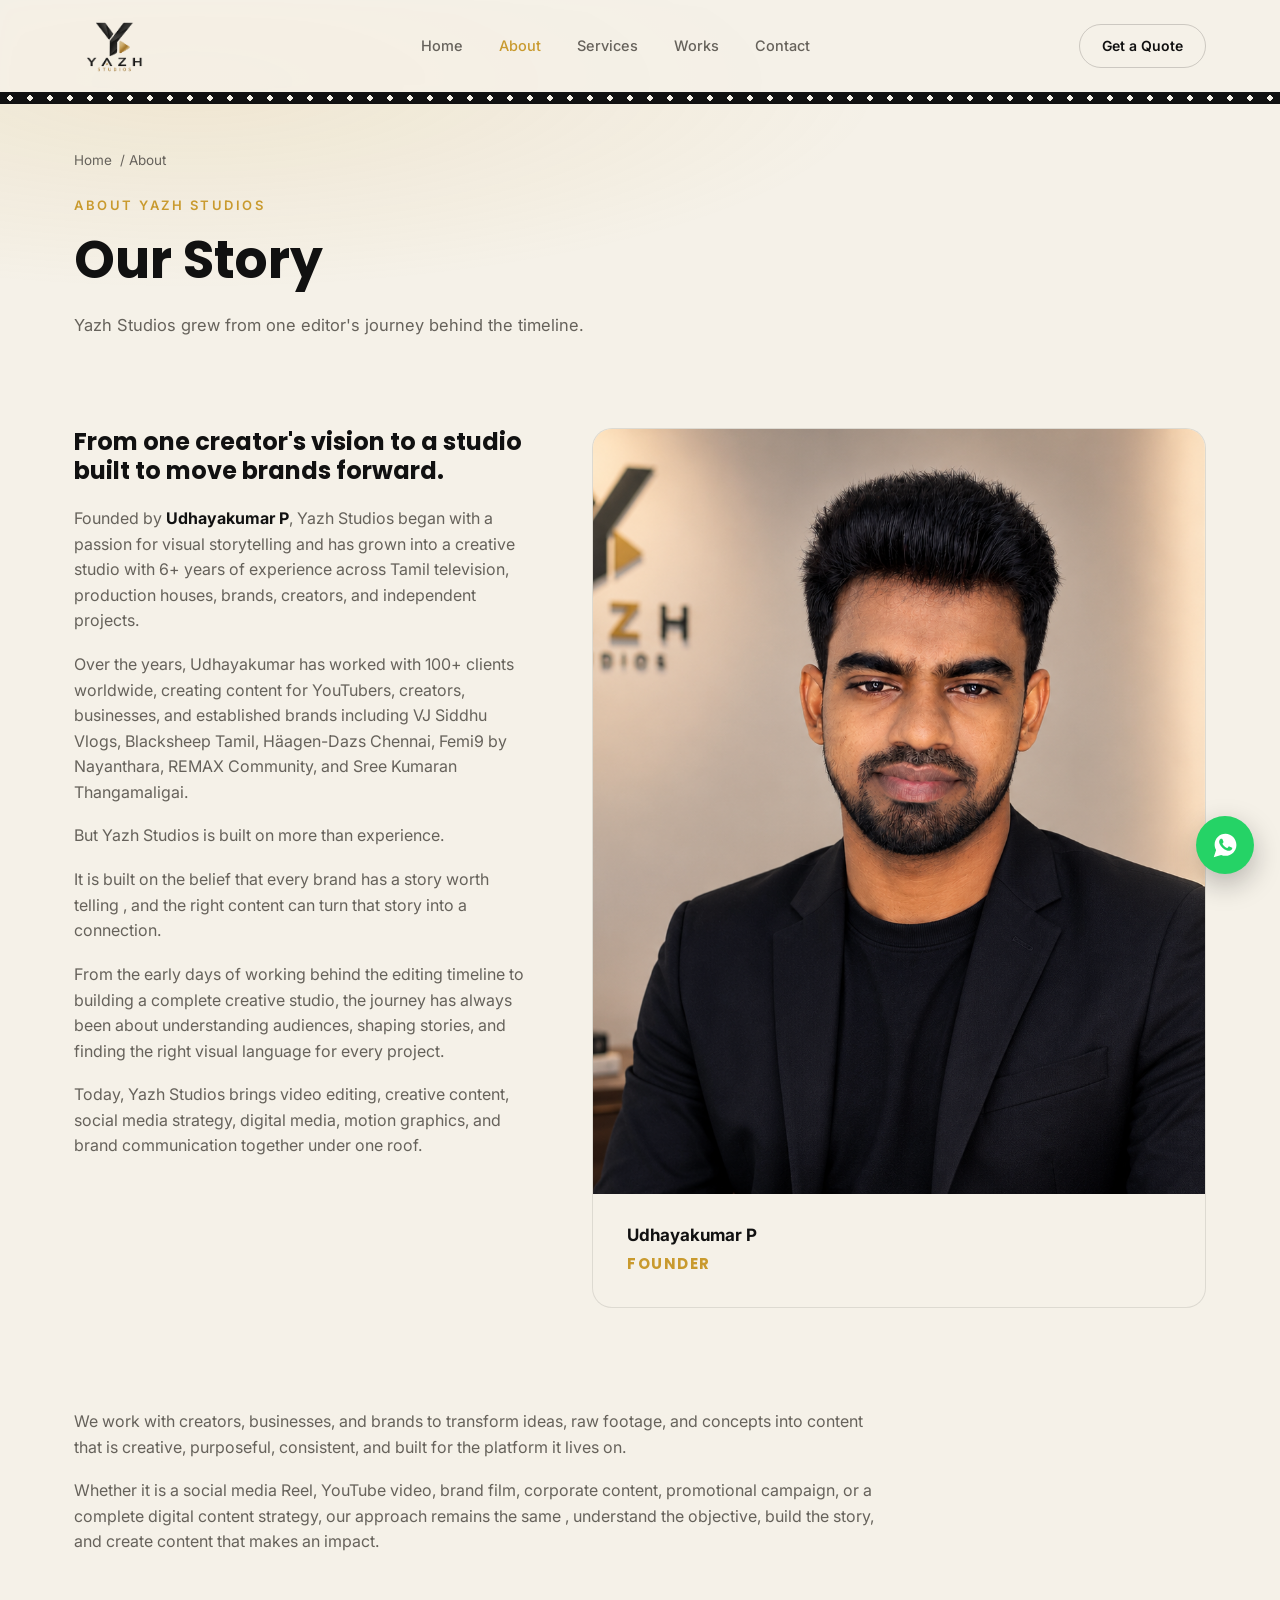
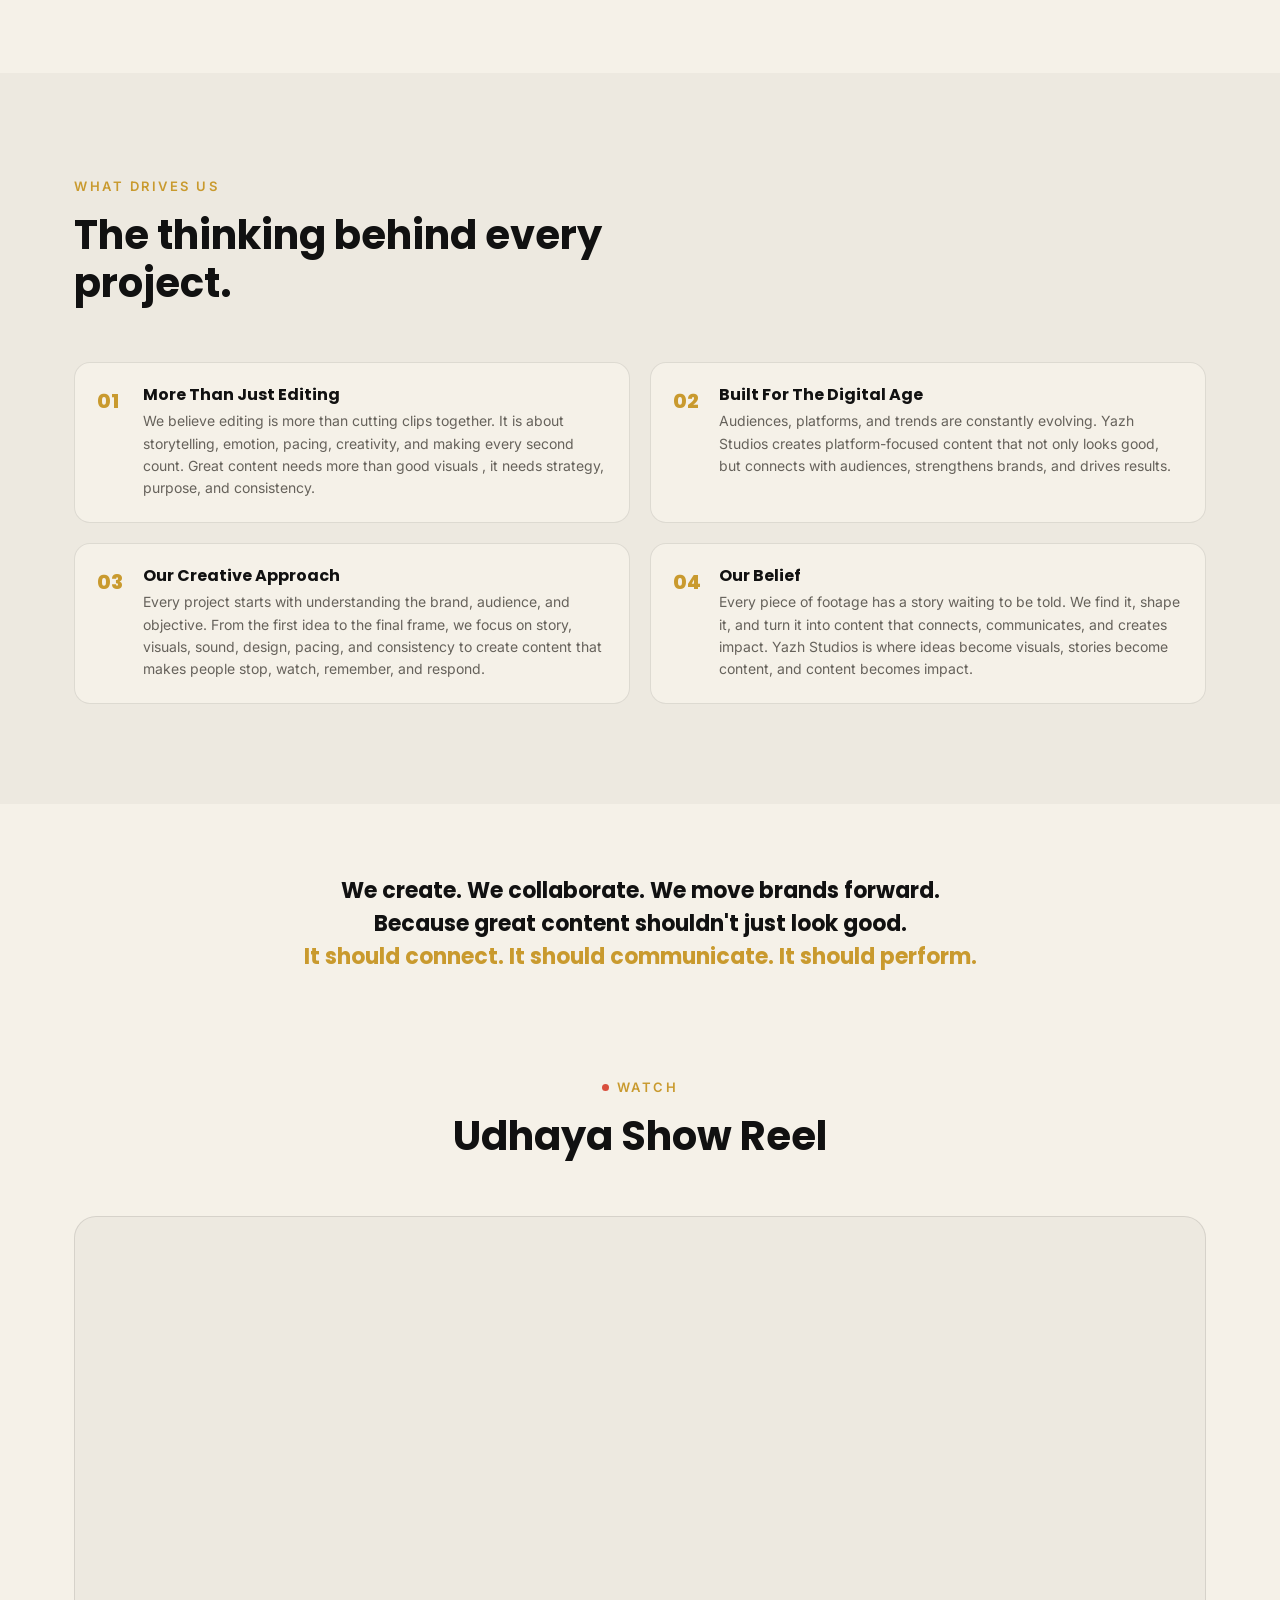
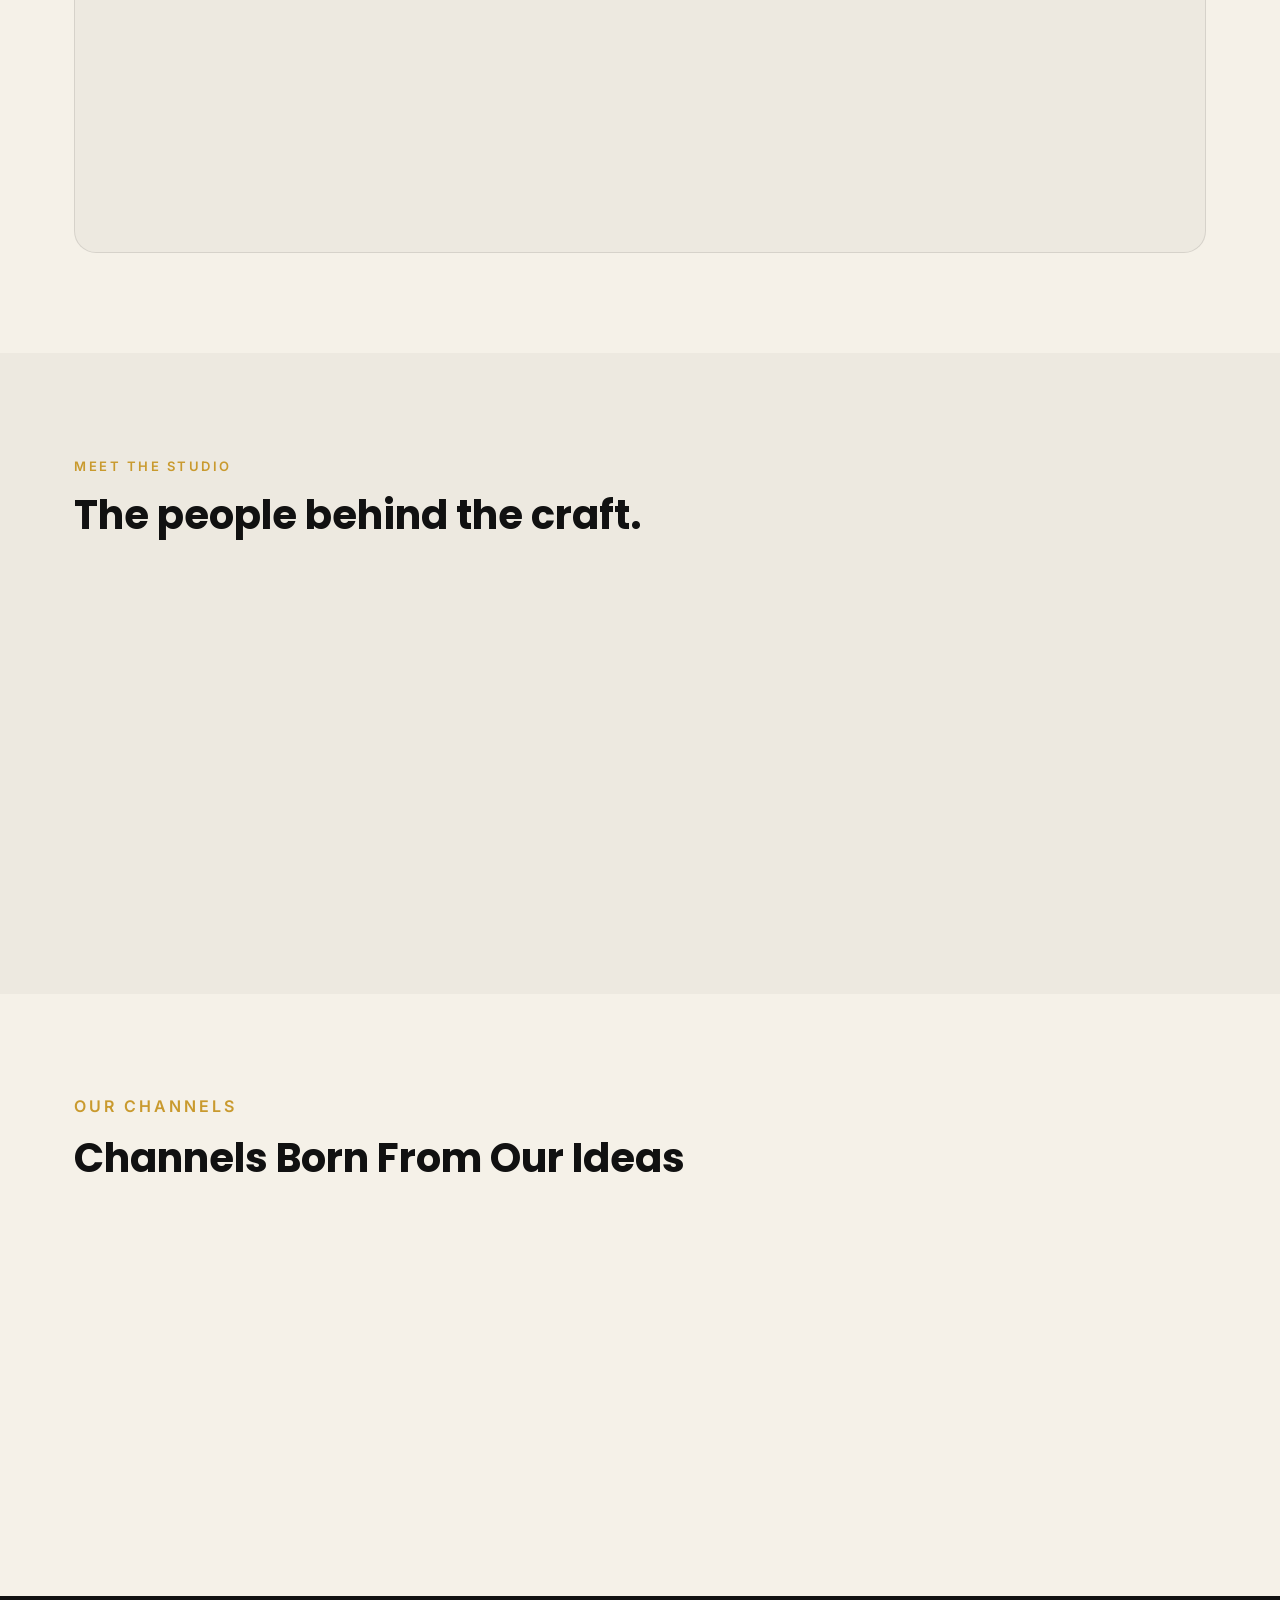
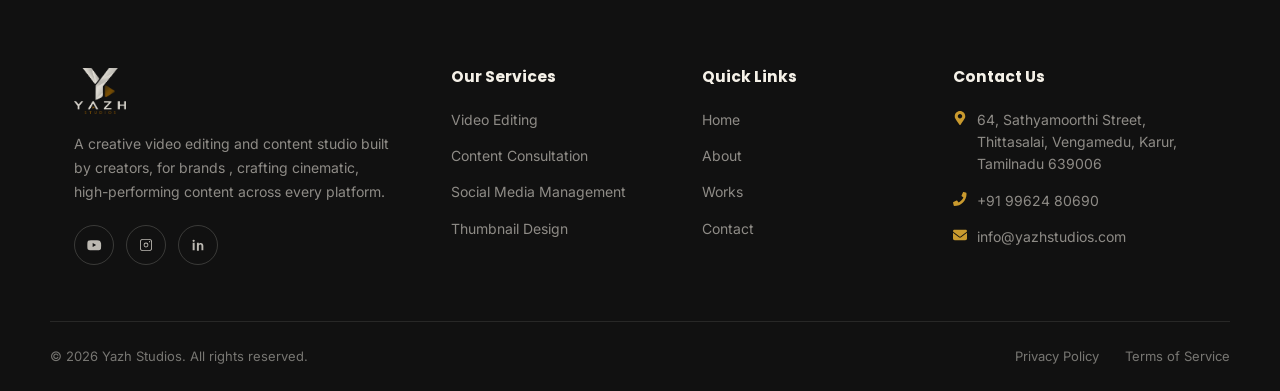
==== commit f8f0f1d5: "Update contact address and email" ====
--- a/about.html
+++ b/about.html
@@ -370,17 +370,17 @@
     </div>
     <div class="footer-col">
       <h4>Contact Us</h4>
-      <a href="https://maps.google.com/maps?q=7%2F1%20Poonguyil%20Nagar%201st%20Street%2C%20VVG%20Nagar%2C%20Vengamedu%2C%20Karur%2C%20Tamilnadu%20639006" target="_blank" rel="noopener" class="footer-contact-item">
+      <a href="https://maps.app.goo.gl/qeGs287bhWjd76no8" target="_blank" rel="noopener" class="footer-contact-item">
         <svg class="fc-icon" viewBox="0 0 384 512" width="14" height="14" fill="currentColor"><path d="M172.268 501.67C26.97 291.031 0 269.413 0 192 0 85.961 85.961 0 192 0s192 85.961 192 192c0 77.413-26.97 99.031-172.268 309.67a24.005 24.005 0 0 1-39.464 0zM192 272c44.183 0 80-35.817 80-80s-35.817-80-80-80-80 35.817-80 80 35.817 80 80 80z"/></svg>
-        <span>7/1 Poonguyil Nagar 1st Street, VVG Nagar, Vengamedu, Karur, Tamilnadu 639006</span>
+        <span>64, Sathyamoorthi Street, Thittasalai, Vengamedu, Karur, Tamilnadu 639006</span>
       </a>
       <a href="tel:+919962480690" class="footer-contact-item">
         <svg class="fc-icon" viewBox="0 0 512 512" width="14" height="14" fill="currentColor"><path d="M493.4 24.6l-104-24c-11.3-2.6-22.9 3.3-27.5 13.9l-48 112c-4.2 9.8-1.4 21.3 6.9 28l60.6 49.6c-35.6 76.7-97.9 140.5-176 177.6l-49.6-60.6c-6.8-8.3-18.2-11.1-28-6.9l-112 48C4.9 366.5-1 378.1 1.6 389.4l24 104C28.1 504.2 38.4 512 50 512 296.5 512 496 313.5 496 60c0-11.6-7.8-21.9-19.6-24.4z"/></svg>
         <span>+91 99624 80690</span>
       </a>
-      <a href="mailto:udhairaja77@gmail.com" class="footer-contact-item">
+      <a href="mailto:info@yazhstudios.com" class="footer-contact-item">
         <svg class="fc-icon" viewBox="0 0 512 512" width="14" height="14" fill="currentColor"><path d="M48 64C21.5 64 0 85.5 0 112c0 15.1 7.1 29.3 19.2 38.4L236.8 313.6c11.4 8.5 27 8.5 38.4 0L492.8 150.4c12.1-9.1 19.2-23.3 19.2-38.4 0-26.5-21.5-48-48-48H48zM0 176V384c0 35.3 28.7 64 64 64H448c35.3 0 64-28.7 64-64V176L294.4 339.2c-22.8 17.1-54 17.1-76.8 0L0 176z"/></svg>
-        <span>udhairaja77@gmail.com</span>
+        <span>info@yazhstudios.com</span>
       </a>
     </div>
   </div>
--- a/style.css
+++ b/style.css
@@ -89,9 +89,9 @@
 .hero h1 em{font-style:normal;color:var(--gold);}
 .hero p{color:var(--muted);font-size:17px;max-width:520px;margin-bottom:34px;}
 .hero-actions{display:flex;gap:16px;flex-wrap:wrap;margin-bottom:56px;}
-.stat-row{display:grid;grid-template-columns:repeat(4,minmax(0,1fr));gap:20px;border-top:1px solid var(--border);padding-top:32px;}
-.stat-item{display:flex;align-items:center;gap:14px;padding-left:22px;border-left:1px solid var(--border);min-width:0;}
-.stat-item:first-child{padding-left:0;border-left:none;}
+.stat-row{display:grid;grid-template-columns:repeat(2,minmax(0,1fr));row-gap:24px;column-gap:28px;border-top:1px solid var(--border);padding-top:32px;}
+.stat-item{display:flex;align-items:center;gap:14px;padding-left:26px;border-left:1px solid var(--border);min-width:0;}
+.stat-item:nth-child(odd){padding-left:0;border-left:none;}
 .stat-icon{
   width:52px;height:52px;border-radius:50%;flex-shrink:0;
   background:rgba(201,154,46,0.14);
@@ -328,7 +328,7 @@
 
 /* Trusted-by logo marquee — infinite swipe */
 .logo-marquee{
-  width:100%;overflow:hidden;position:relative;margin-top:44px;
+  width:100%;overflow:hidden;position:relative;margin-top:44px;padding:12px 0;
   -webkit-mask-image:linear-gradient(90deg, transparent, #000 8%, #000 92%, transparent);
   mask-image:linear-gradient(90deg, transparent, #000 8%, #000 92%, transparent);
 }
@@ -357,6 +357,22 @@
 @media (max-width:600px){
   .logo-card{height:88px;padding:16px 26px;}
   .logo-item{height:46px;max-width:150px;}
+}
+.influencer-card{
+  background:#fff;border:1px solid var(--border);border-radius:18px;
+  padding:18px 20px;display:flex;flex-direction:column;align-items:center;justify-content:center;
+  width:164px;height:158px;flex-shrink:0;text-align:center;gap:8px;
+  text-decoration:none;transition:transform .3s ease,border-color .3s ease;
+}
+.influencer-card:hover{transform:scale(1.05);border-color:var(--gold);}
+.influencer-photo{width:76px;height:76px;border-radius:50%;object-fit:cover;flex-shrink:0;}
+.influencer-name{font-family:'Poppins',sans-serif;font-weight:700;font-size:13px;color:var(--text);line-height:1.2;}
+.influencer-handle{font-size:11.5px;color:var(--muted);}
+@media (max-width:600px){
+  .influencer-card{width:132px;height:132px;padding:14px 14px;}
+  .influencer-photo{width:60px;height:60px;}
+  .influencer-name{font-size:12px;}
+  .influencer-handle{font-size:10.5px;}
 }
 
 /* PORTFOLIO / WORK */
@@ -558,8 +574,6 @@
   .burger{display:flex;}
   .hero-grid, .story-grid, .contact-grid{grid-template-columns:1fr;}
   .story-card{position:static;}
-  .stat-row{grid-template-columns:repeat(2,1fr);row-gap:24px;}
-  .stat-item{border-left:none;padding-left:0;}
   .services-grid, .why-grid, .process-grid, .team-grid, .testi-grid{grid-template-columns:1fr 1fr;}
   .portfolio-grid{grid-template-columns:repeat(3,1fr);}
   .channels-grid{grid-template-columns:repeat(3,1fr);}
@@ -571,6 +585,8 @@
   .hero{padding:140px 0 70px;}
   .page-banner{padding:120px 0 50px;}
   section{padding:70px 0;}
+  .stat-row{grid-template-columns:1fr;row-gap:20px;}
+  .stat-item, .stat-item:nth-child(odd){border-left:none;padding-left:0;}
 }
 
 /* ===== ANIMATIONS — edit/film themed ===== */
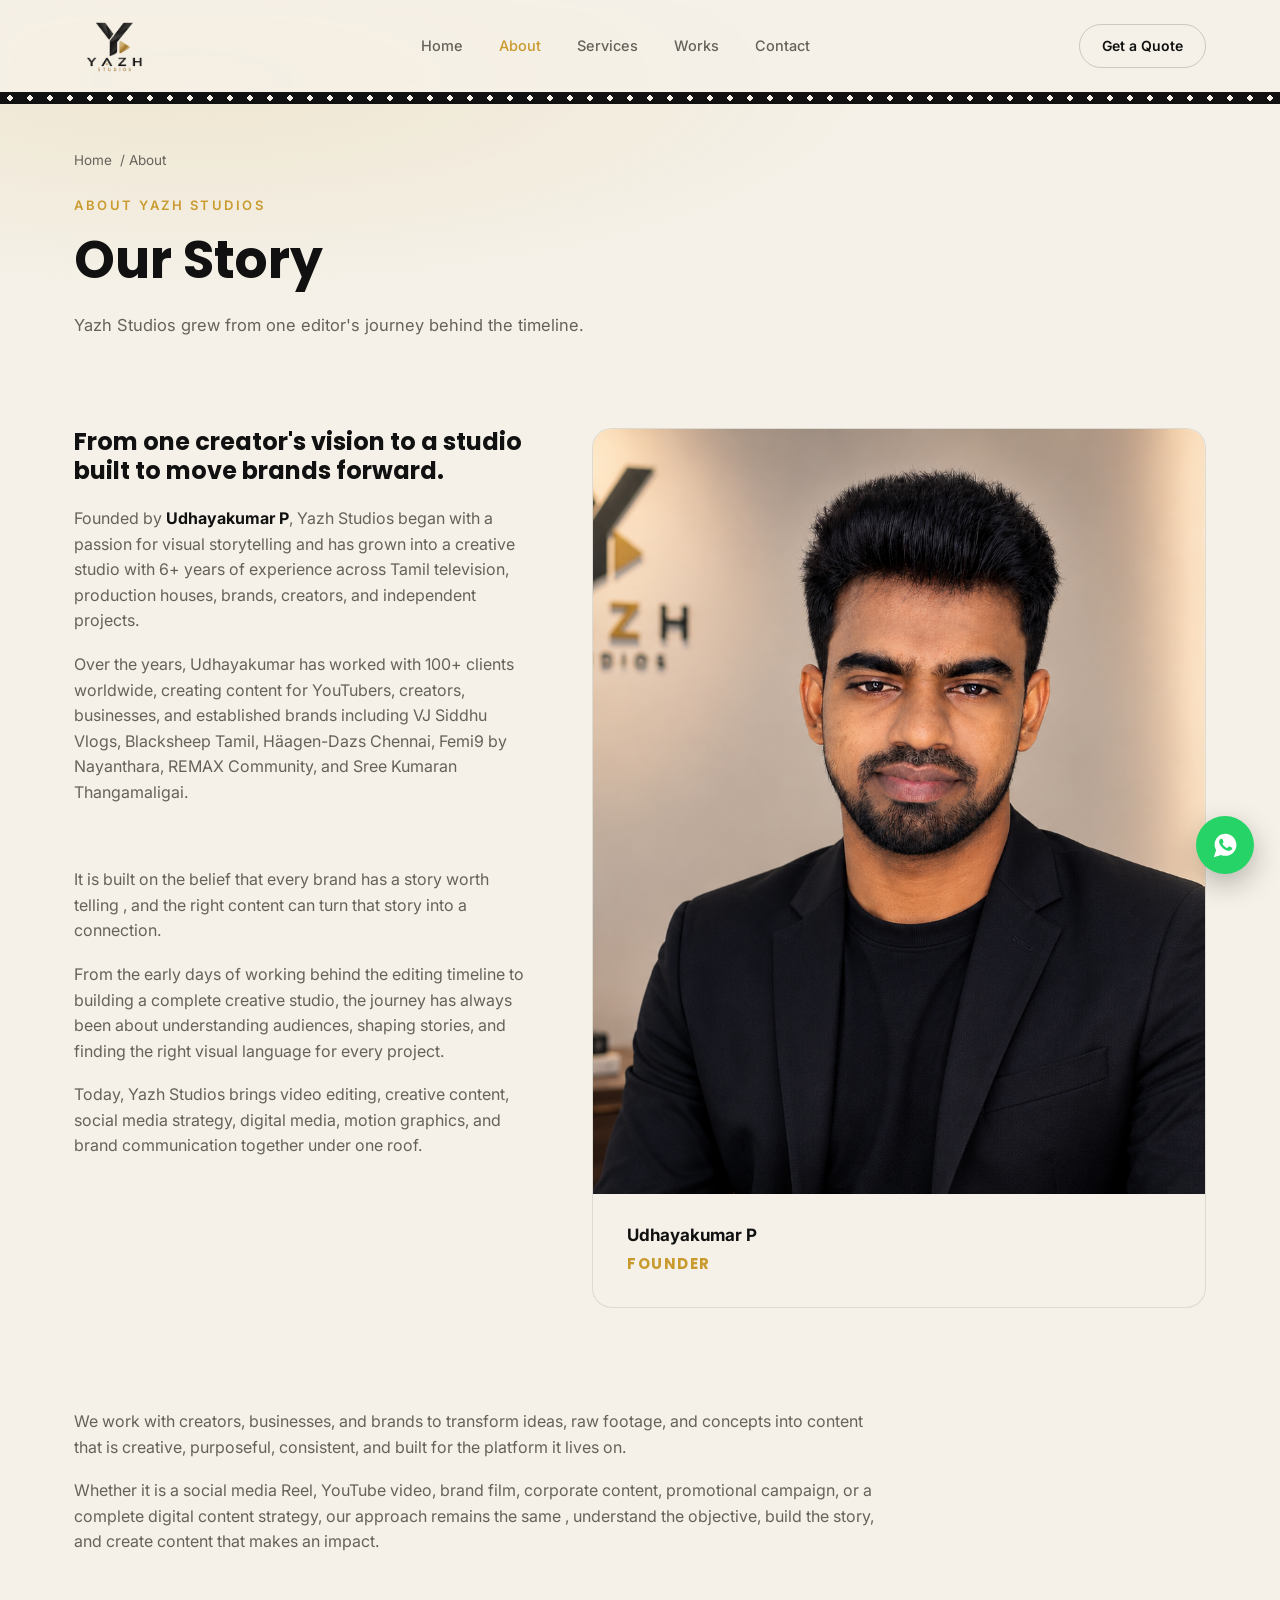
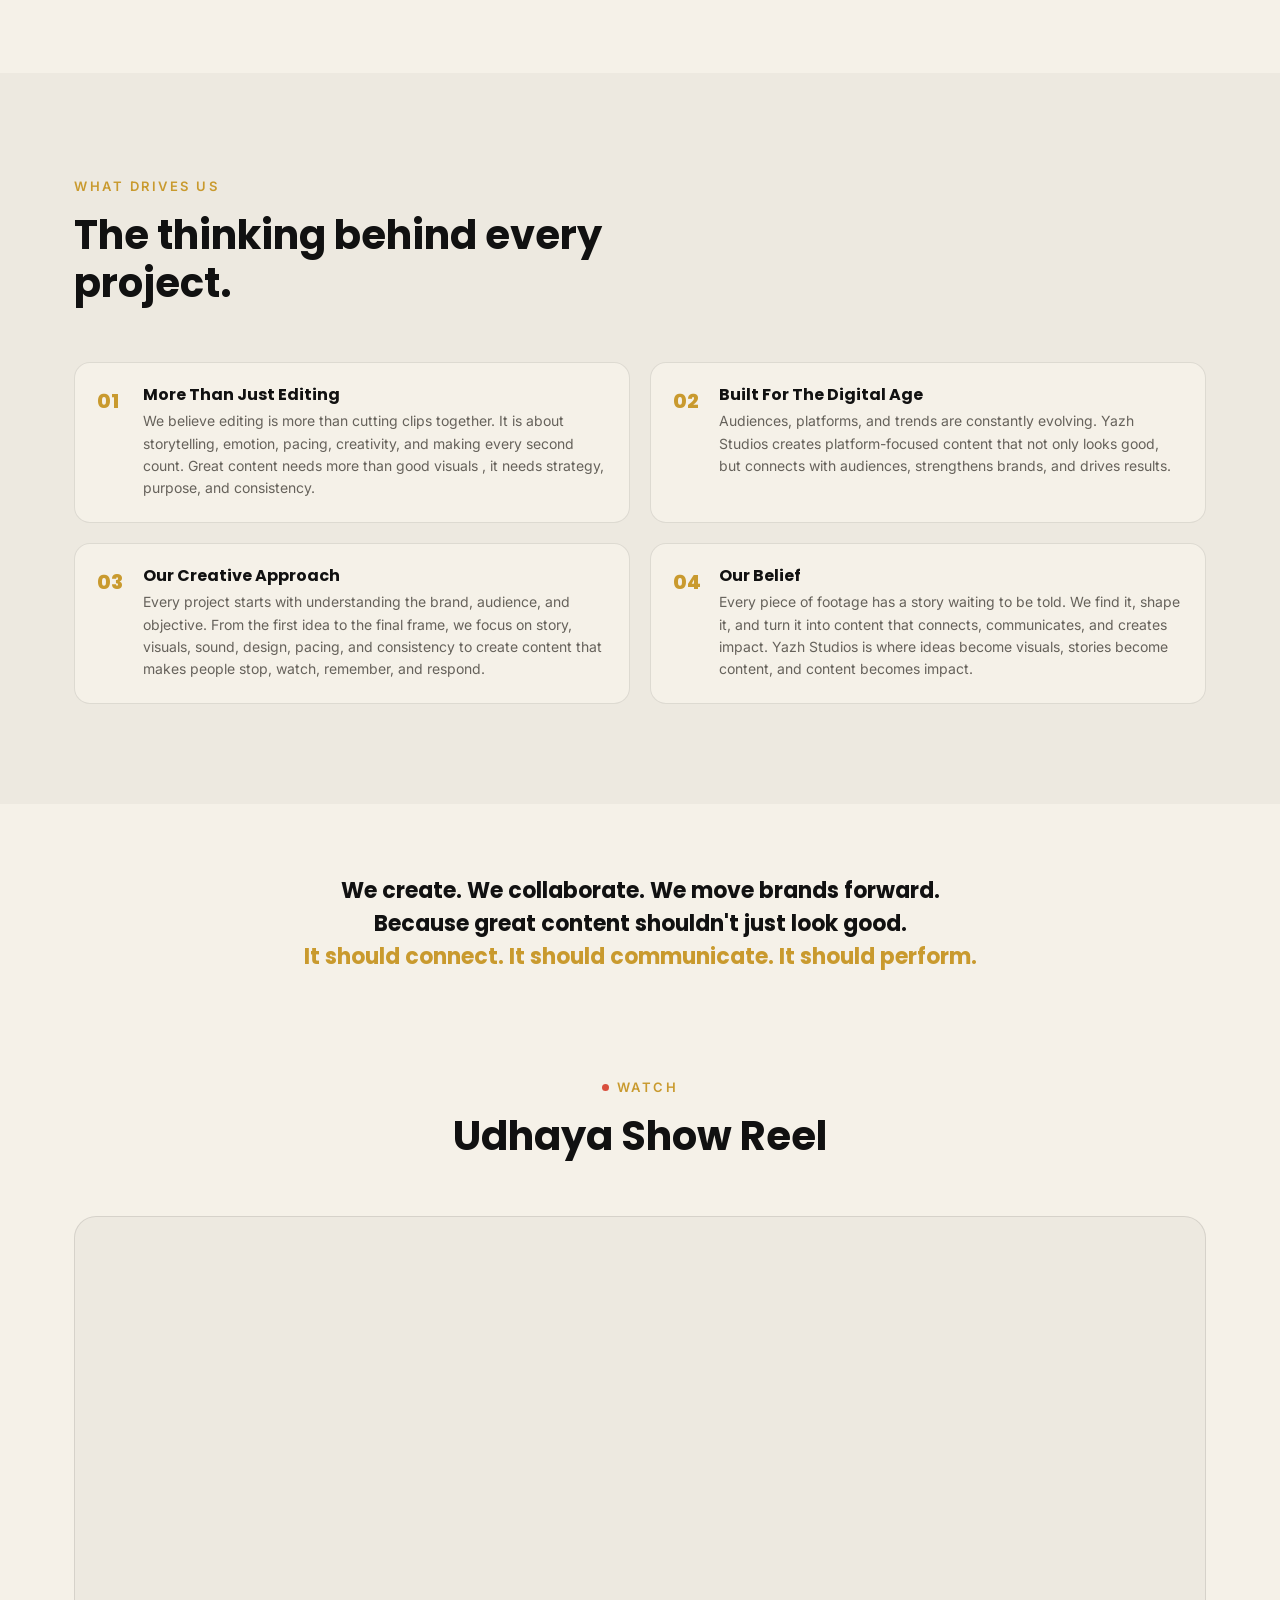
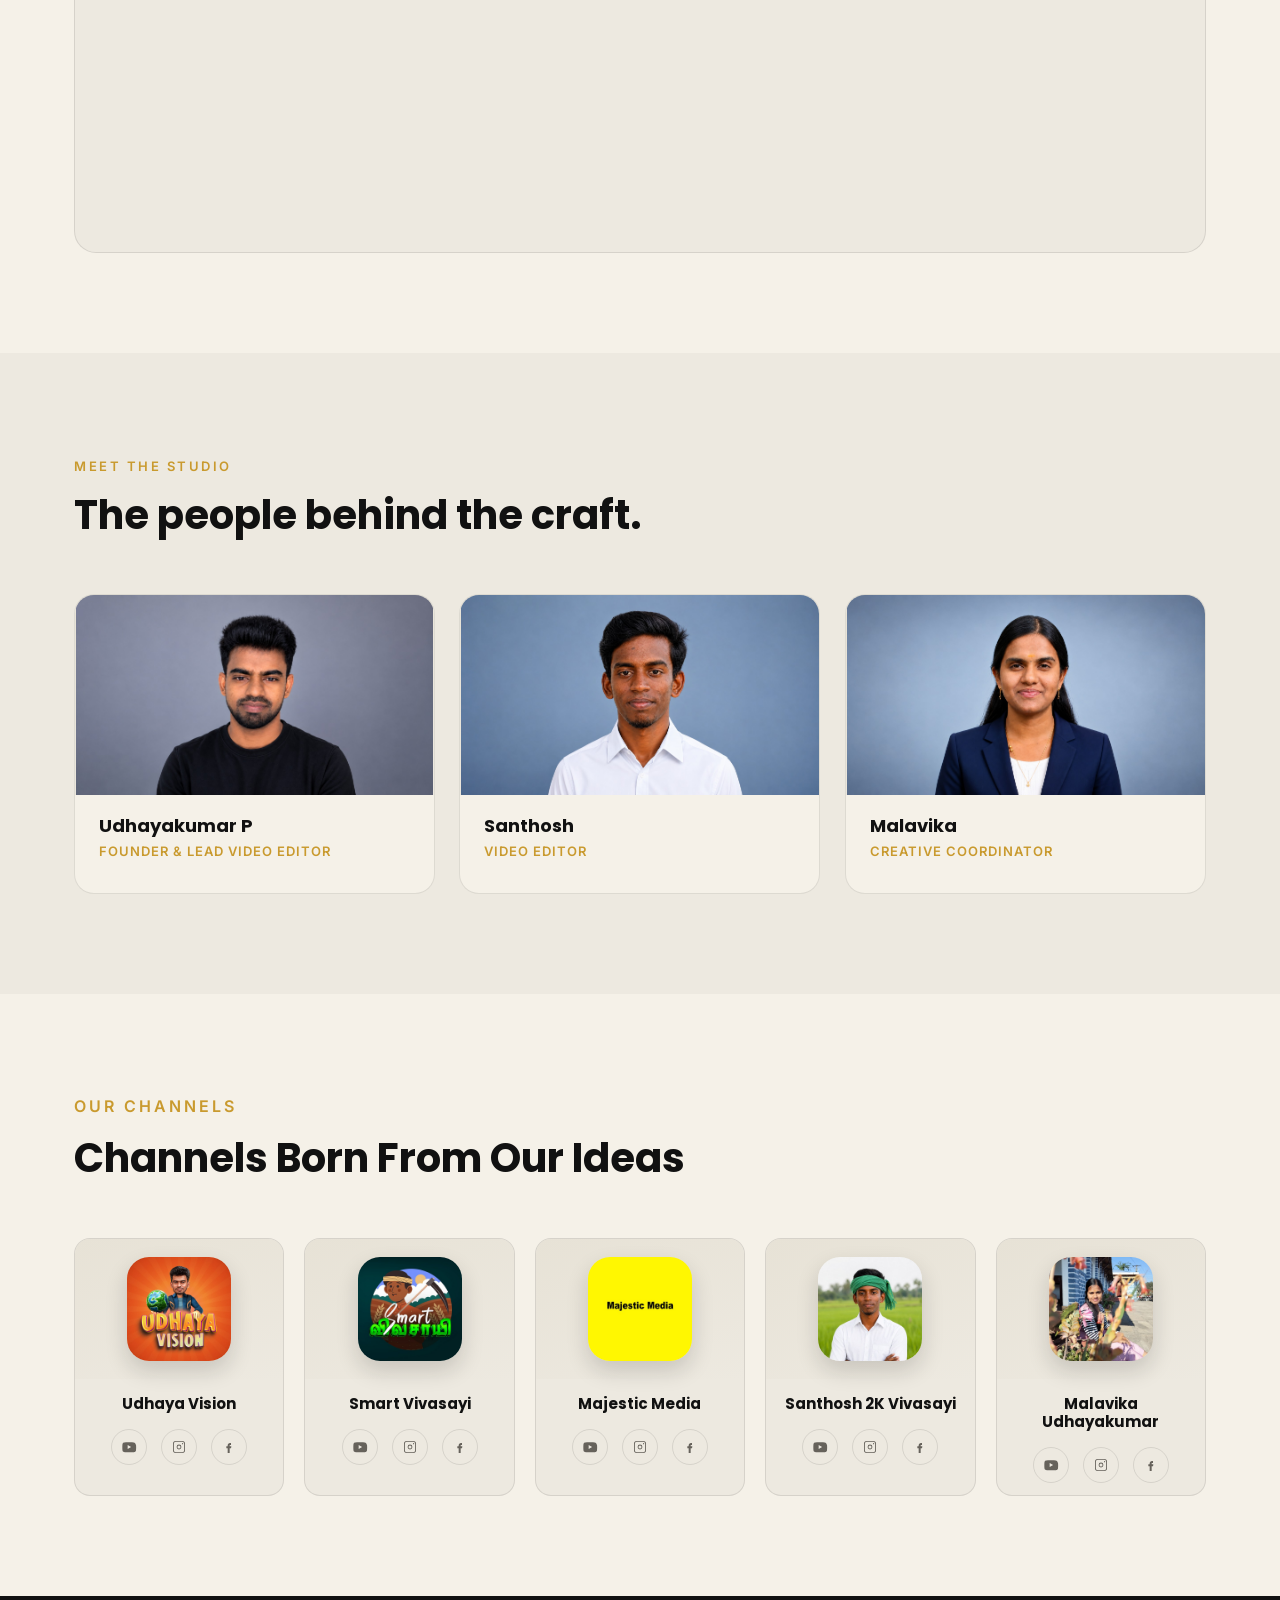
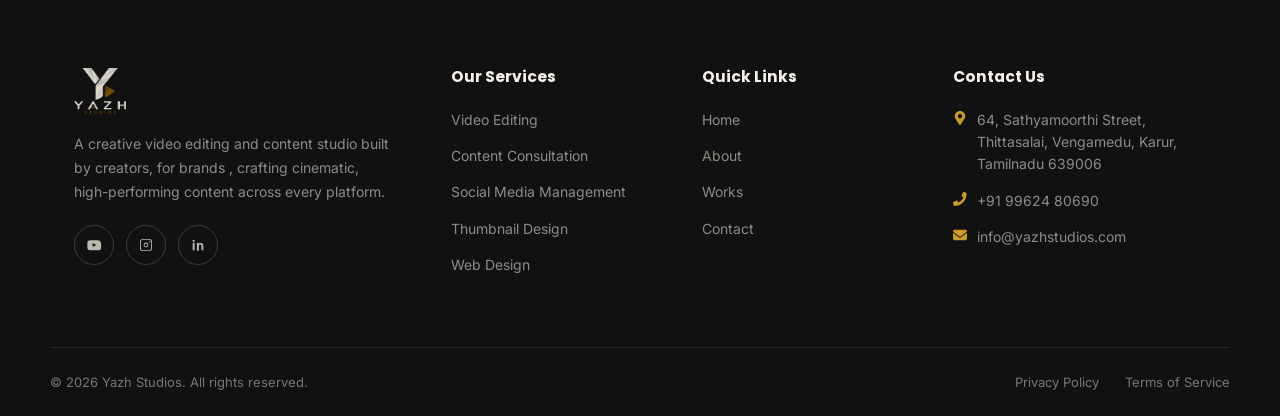
==== commit f85cd3ac: "Add Web Design service" ====
--- a/about.html
+++ b/about.html
@@ -360,6 +360,7 @@
       <a href="services.html">Content Consultation</a>
       <a href="services.html">Social Media Management</a>
       <a href="services.html">Thumbnail Design</a>
+      <a href="services.html">Web Design</a>
     </div>
     <div class="footer-col">
       <h4>Quick Links</h4>
--- a/style.css
+++ b/style.css
@@ -192,6 +192,11 @@
   transition:transform .4s ease;
 }
 .service-card:hover .service-photo{transform:scale(1.05);}
+@media (min-width:901px){
+  .services-grid{grid-template-columns:repeat(8,1fr);}
+  .services-grid .service-card{grid-column:span 2;}
+  .services-grid .service-card:nth-child(5):last-child{grid-column:4 / span 2;}
+}
 .service-icon{
   width:52px;height:52px;border-radius:14px;
   background:linear-gradient(135deg,rgba(201,154,46,0.20),rgba(201,154,46,0.06));
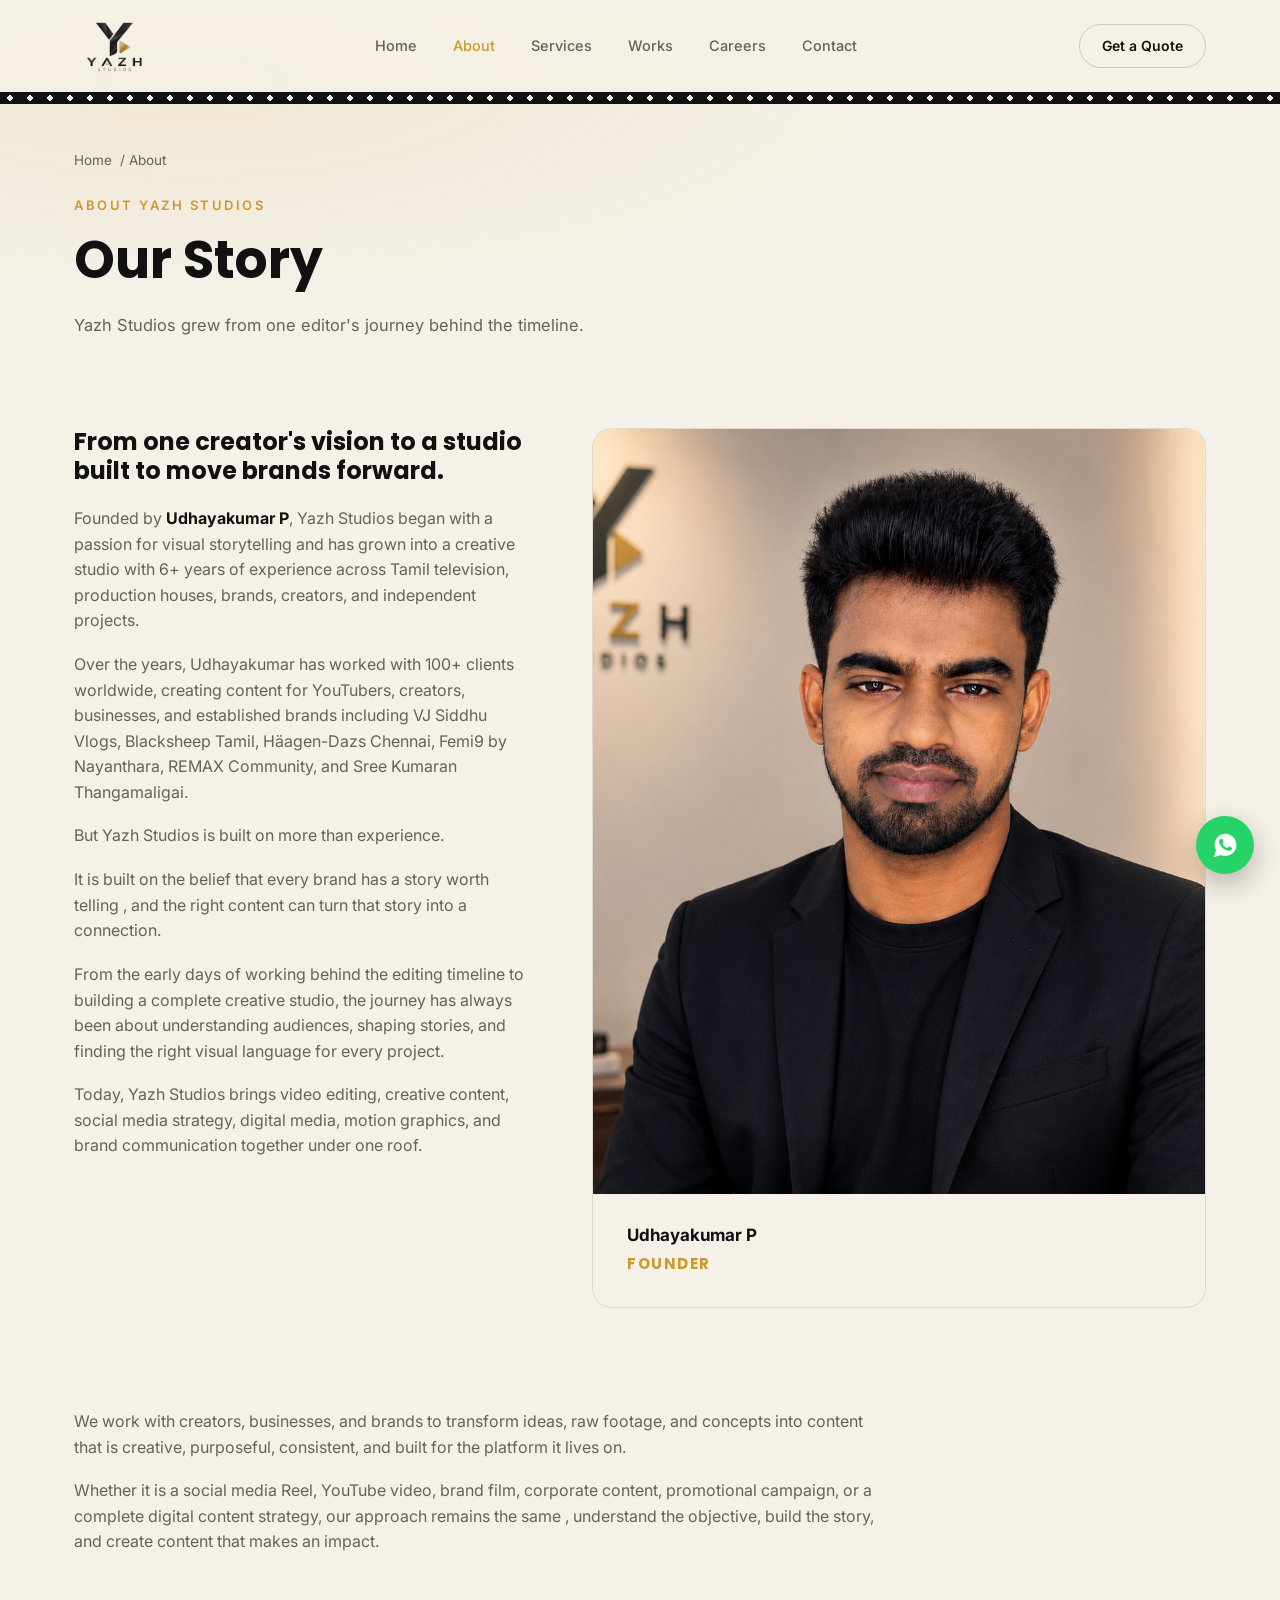
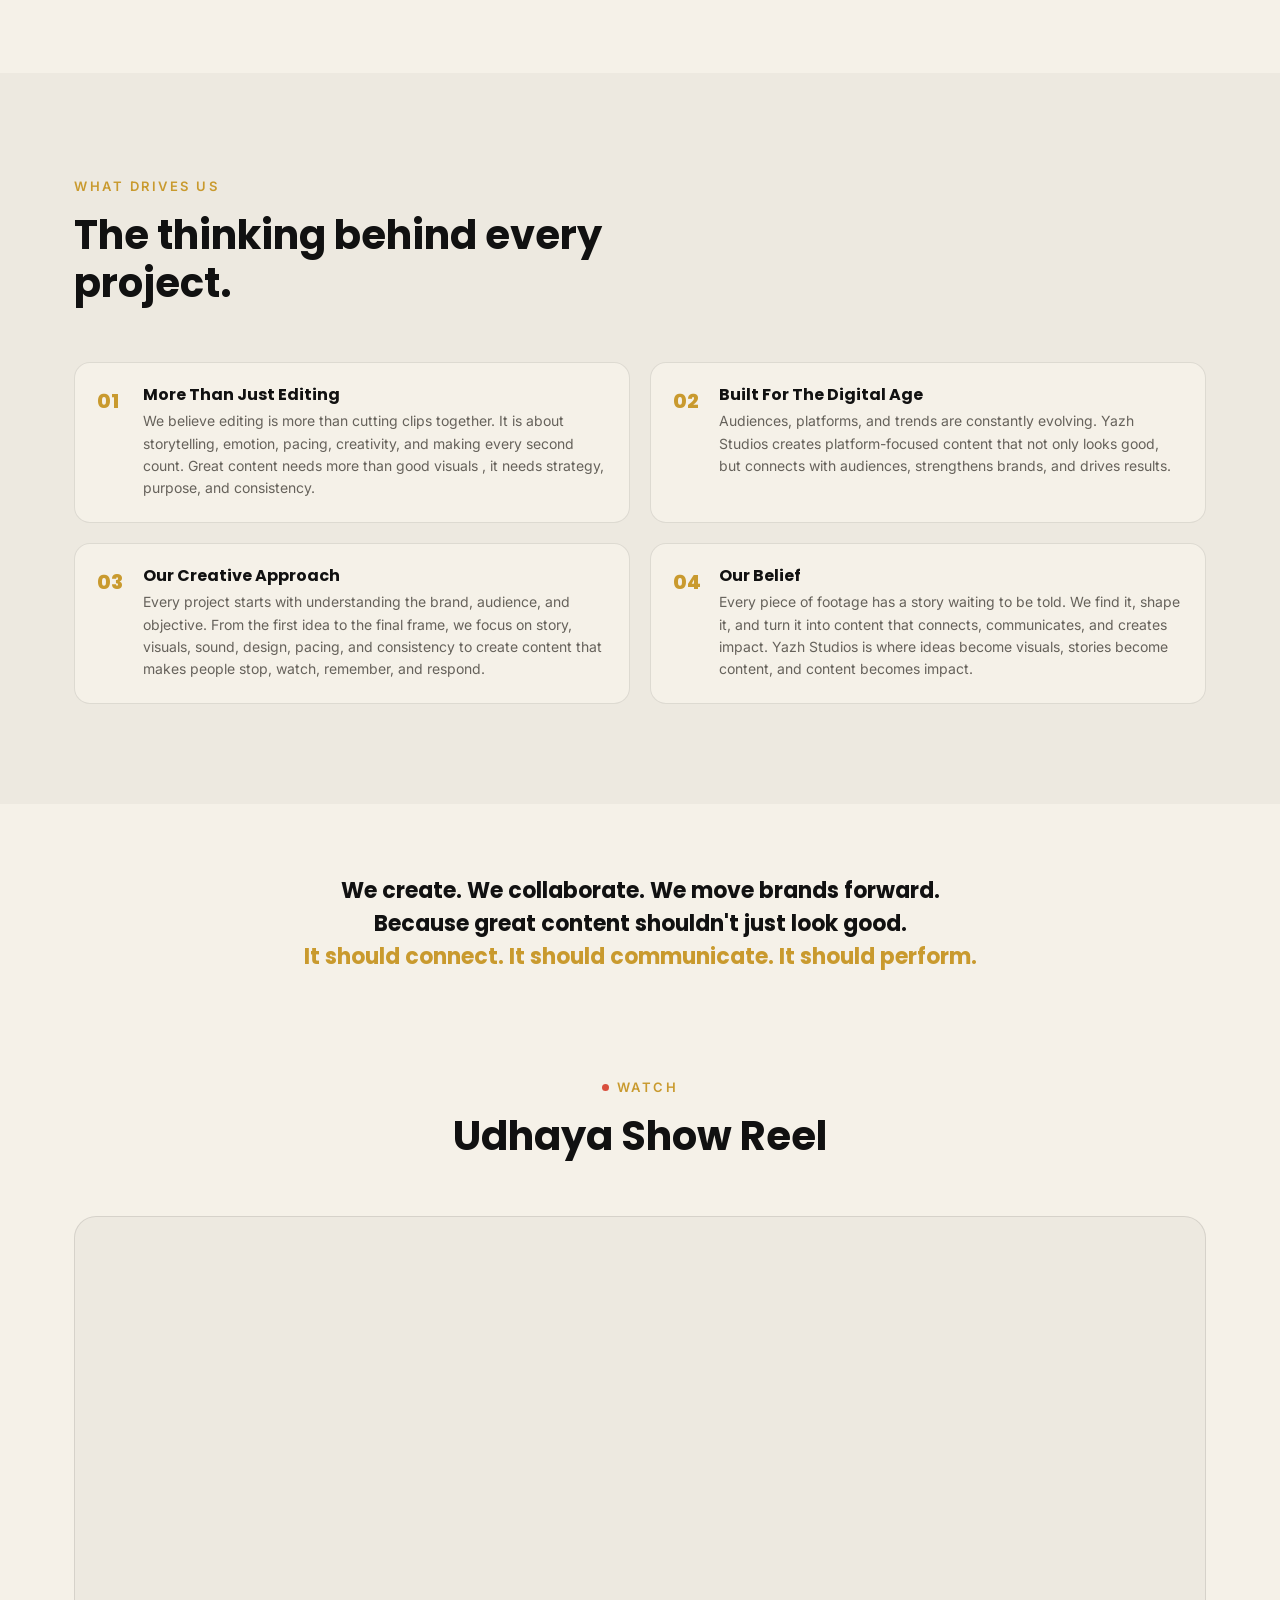
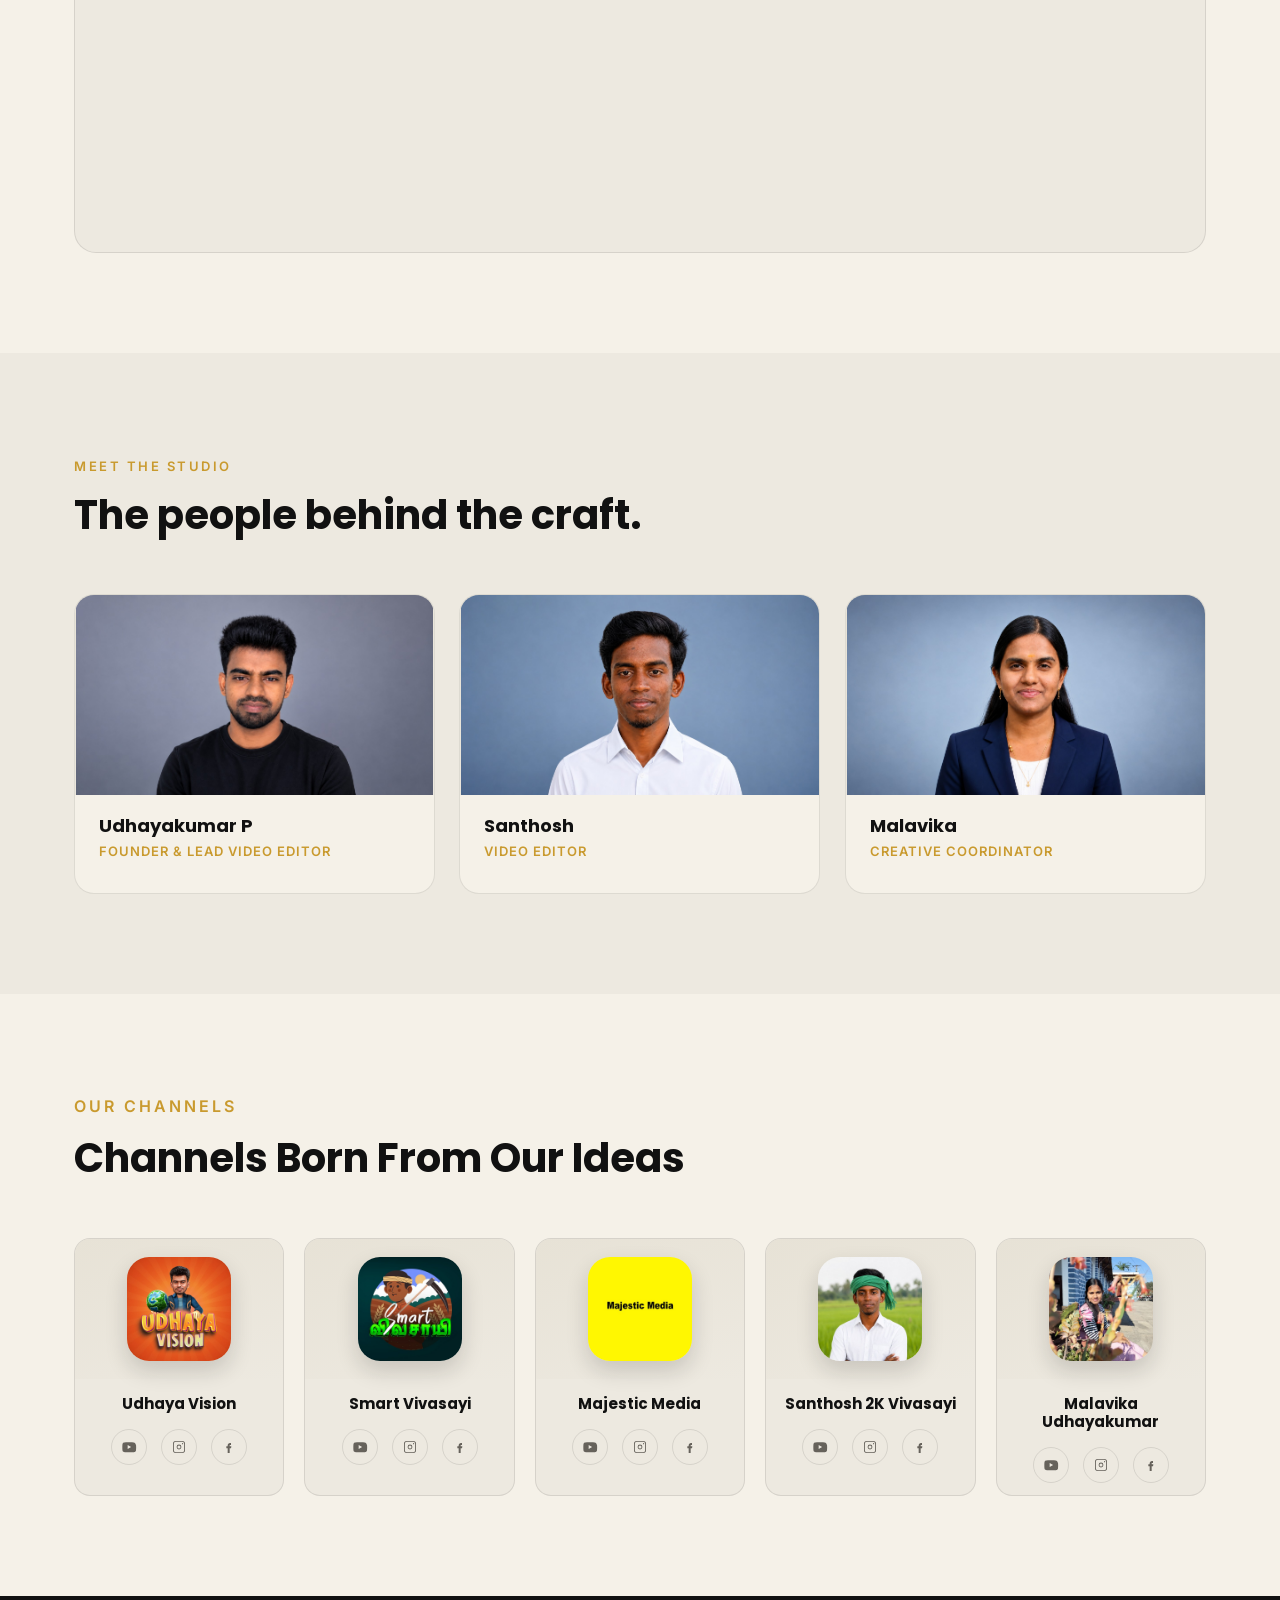
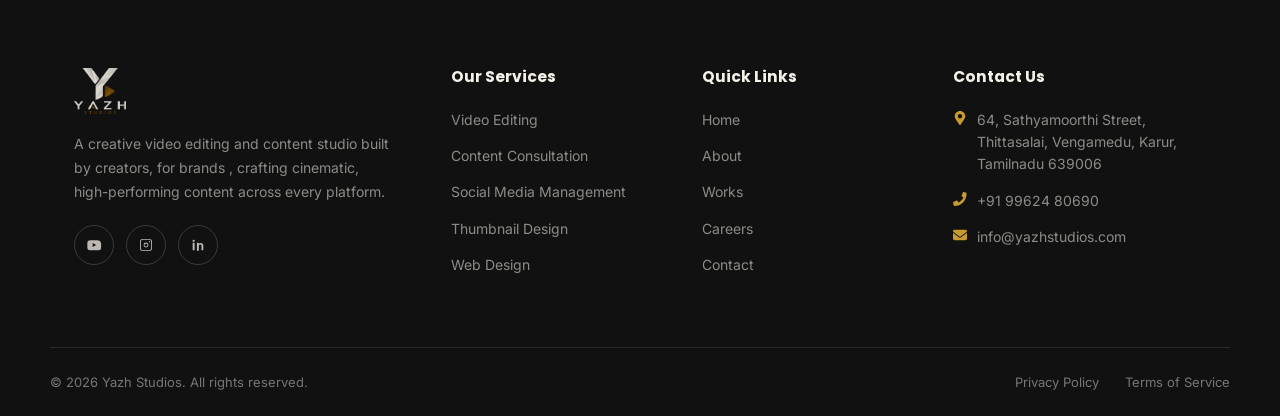
==== commit 838c0750: "Add Careers page with application form and nav/footer links" ====
--- a/about.html
+++ b/about.html
@@ -20,6 +20,7 @@
       <li><a href="about.html" class="active">About</a></li>
       <li><a href="services.html">Services</a></li>
       <li><a href="work.html">Works</a></li>
+      <li><a href="careers.html">Careers</a></li>
       <li><a href="contact.html">Contact</a></li>
     </ul>
     <div class="nav-cta">
@@ -367,6 +368,7 @@
       <a href="index.html">Home</a>
       <a href="about.html">About</a>
       <a href="work.html">Works</a>
+      <a href="careers.html">Careers</a>
       <a href="contact.html">Contact</a>
     </div>
     <div class="footer-col">
--- a/style.css
+++ b/style.css
@@ -193,10 +193,18 @@
 }
 .service-card:hover .service-photo{transform:scale(1.05);}
 @media (min-width:901px){
-  .services-grid{grid-template-columns:repeat(8,1fr);}
-  .services-grid .service-card{grid-column:span 2;}
-  .services-grid .service-card:nth-child(5):last-child{grid-column:4 / span 2;}
-}
+  .services-grid .service-card:first-child{
+    grid-column:1 / -1;display:grid;grid-template-columns:1fr 1fr;align-items:stretch;
+  }
+  .services-grid .service-card:first-child .service-photo{height:100%;aspect-ratio:auto;min-height:280px;}
+  .services-grid .service-card:first-child .service-body{
+    display:flex;flex-direction:column;justify-content:center;padding:36px 48px;
+  }
+  .services-grid .service-card:first-child h3{font-size:24px;}
+  .services-grid .service-card:first-child p{font-size:16px;max-width:560px;}
+  .services-grid .service-card:first-child p.service-tags{font-size:14.5px;}
+}
+
 .service-icon{
   width:52px;height:52px;border-radius:14px;
   background:linear-gradient(135deg,rgba(201,154,46,0.20),rgba(201,154,46,0.06));
@@ -206,6 +214,7 @@
 .service-body{padding:24px 24px 30px;}
 .service-card h3{font-size:18px;margin-bottom:10px;}
 .service-card p{color:var(--muted);font-size:14.5px;}
+.service-card p.service-tags{margin-top:16px;color:var(--text);font-weight:600;font-size:14px;}
 
 /* WHY */
 .why{background:var(--panel);}
@@ -340,6 +349,7 @@
 .logo-track{
   display:flex;align-items:center;gap:26px;width:max-content;
   animation:logo-scroll 46s linear infinite;
+  will-change:transform;backface-visibility:hidden;-webkit-backface-visibility:hidden;
 }
 .logo-marquee:hover .logo-track{animation-play-state:paused;}
 .logo-card{
@@ -353,14 +363,15 @@
 }
 .logo-card:hover .logo-item{transform:scale(1.08);}
 @keyframes logo-scroll{
-  from{transform:translateX(0);}
-  to{transform:translateX(-50%);}
+  from{transform:translate3d(0,0,0);}
+  to{transform:translate3d(-50%,0,0);}
 }
 @media (prefers-reduced-motion: reduce){
   .logo-track{animation:none;}
 }
 @media (max-width:600px){
-  .logo-card{height:88px;padding:16px 26px;}
+  .logo-marquee{-webkit-mask-image:none;mask-image:none;}
+  .logo-card{height:88px;padding:16px 26px;min-width:110px;}
   .logo-item{height:46px;max-width:150px;}
 }
 .influencer-card{
@@ -586,7 +597,12 @@
 @media (max-width:600px){
   .services-grid, .why-grid, .process-grid, .team-grid, .testi-grid{grid-template-columns:1fr;}
   .portfolio-grid{grid-template-columns:repeat(2,1fr);}
-  .channels-grid{grid-template-columns:1fr 1fr;}
+  .channels-grid{grid-template-columns:1fr 1fr;gap:14px;}
+  .channel-card{height:324px;}
+  .channel-card-back{padding:16px 12px;}
+  .channel-card-back h4{font-size:14px;margin-bottom:10px;}
+  .channel-card-back p{font-size:12px;line-height:1.5;}
+  .channels-grid .channel-card:last-child:nth-child(odd){grid-column:1 / -1;width:calc(50% - 7px);justify-self:center;}
   .hero{padding:140px 0 70px;}
   .page-banner{padding:120px 0 50px;}
   section{padding:70px 0;}
@@ -665,3 +681,27 @@
 
 /* Tilt cards — subtle pointer-following depth (JS sets the transform) */
 .hero-visual, .service-card, .team-card, .testi-card{will-change:transform;}
+
+/* CAREERS APPLY FORM */
+.apply-wrap{display:grid;grid-template-columns:1.6fr 1fr;gap:32px;align-items:start;}
+.apply-form,.apply-side{background:var(--panel);border:1px solid var(--border);border-radius:20px;padding:32px;}
+.apply-form h3,.apply-side h3{margin-bottom:20px;}
+.apply-form label{display:block;font-size:14px;font-weight:500;margin-bottom:16px;color:var(--text);}
+.apply-form input,.apply-form select,.apply-form textarea{
+  display:block;width:100%;margin-top:6px;padding:12px 14px;font:inherit;font-size:15px;
+  color:var(--text);background:#fff;border:1px solid var(--border);border-radius:12px;outline:none;
+}
+.apply-form input:focus,.apply-form select:focus,.apply-form textarea:focus{border-color:var(--gold);box-shadow:0 0 0 3px rgba(201,154,46,0.18);}
+.apply-form textarea{resize:vertical;min-height:120px;}
+.apply-row{display:grid;grid-template-columns:1fr 1fr;gap:16px;}
+.apply-hp{position:absolute;left:-9999px;width:1px;height:1px;opacity:0;}
+.apply-status{margin-top:14px;font-size:14px;min-height:20px;}
+.apply-status.ok{color:#1d7a46;}
+.apply-status.err{color:#b3261e;}
+.apply-side ul{list-style:none;padding:0;margin:0 0 20px;}
+.apply-side li{padding:10px 0 10px 26px;position:relative;color:var(--muted);font-size:15px;}
+.apply-side li::before{content:"✓";position:absolute;left:0;color:var(--gold);font-weight:700;}
+.apply-side p{color:var(--muted);font-size:14.5px;}
+.apply-side a{color:var(--gold);font-weight:600;}
+@media (max-width:900px){.apply-wrap{grid-template-columns:1fr;}}
+@media (max-width:600px){.apply-row{grid-template-columns:1fr;gap:0;}.apply-form,.apply-side{padding:22px;}}
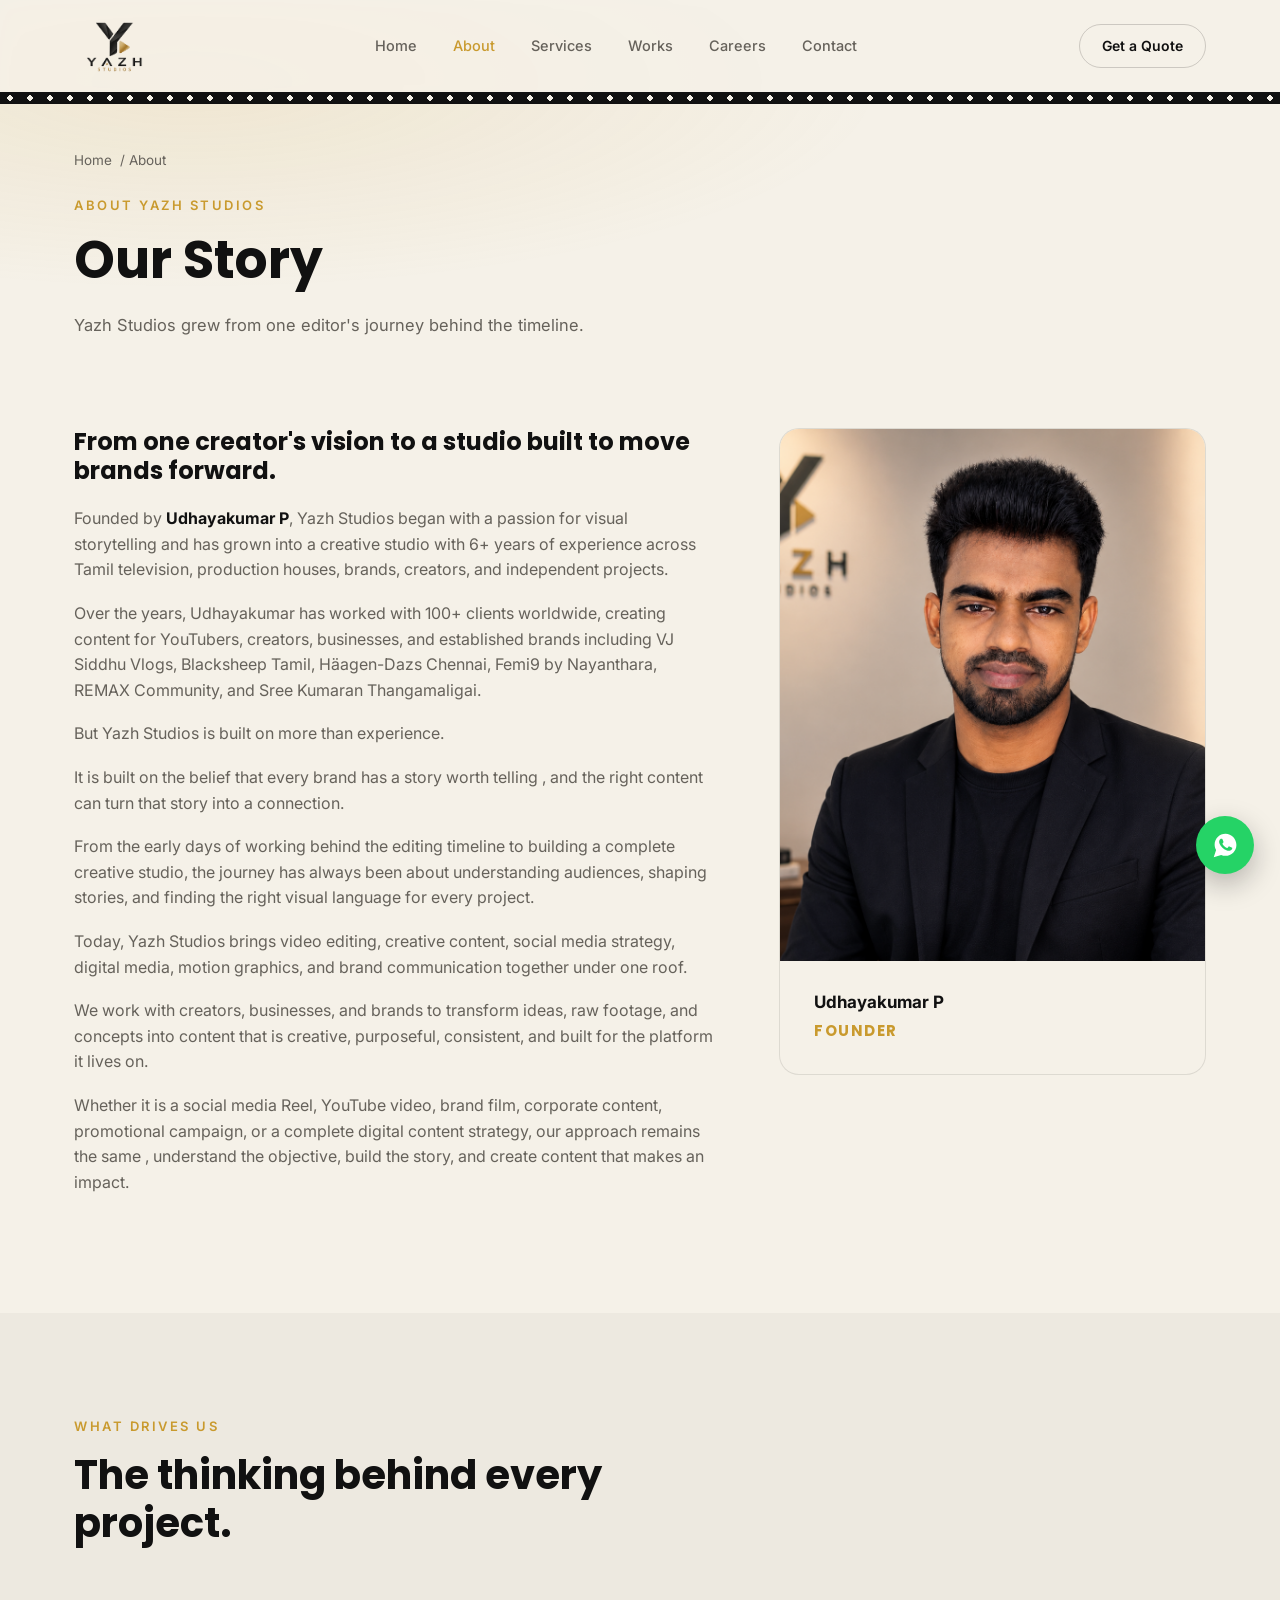
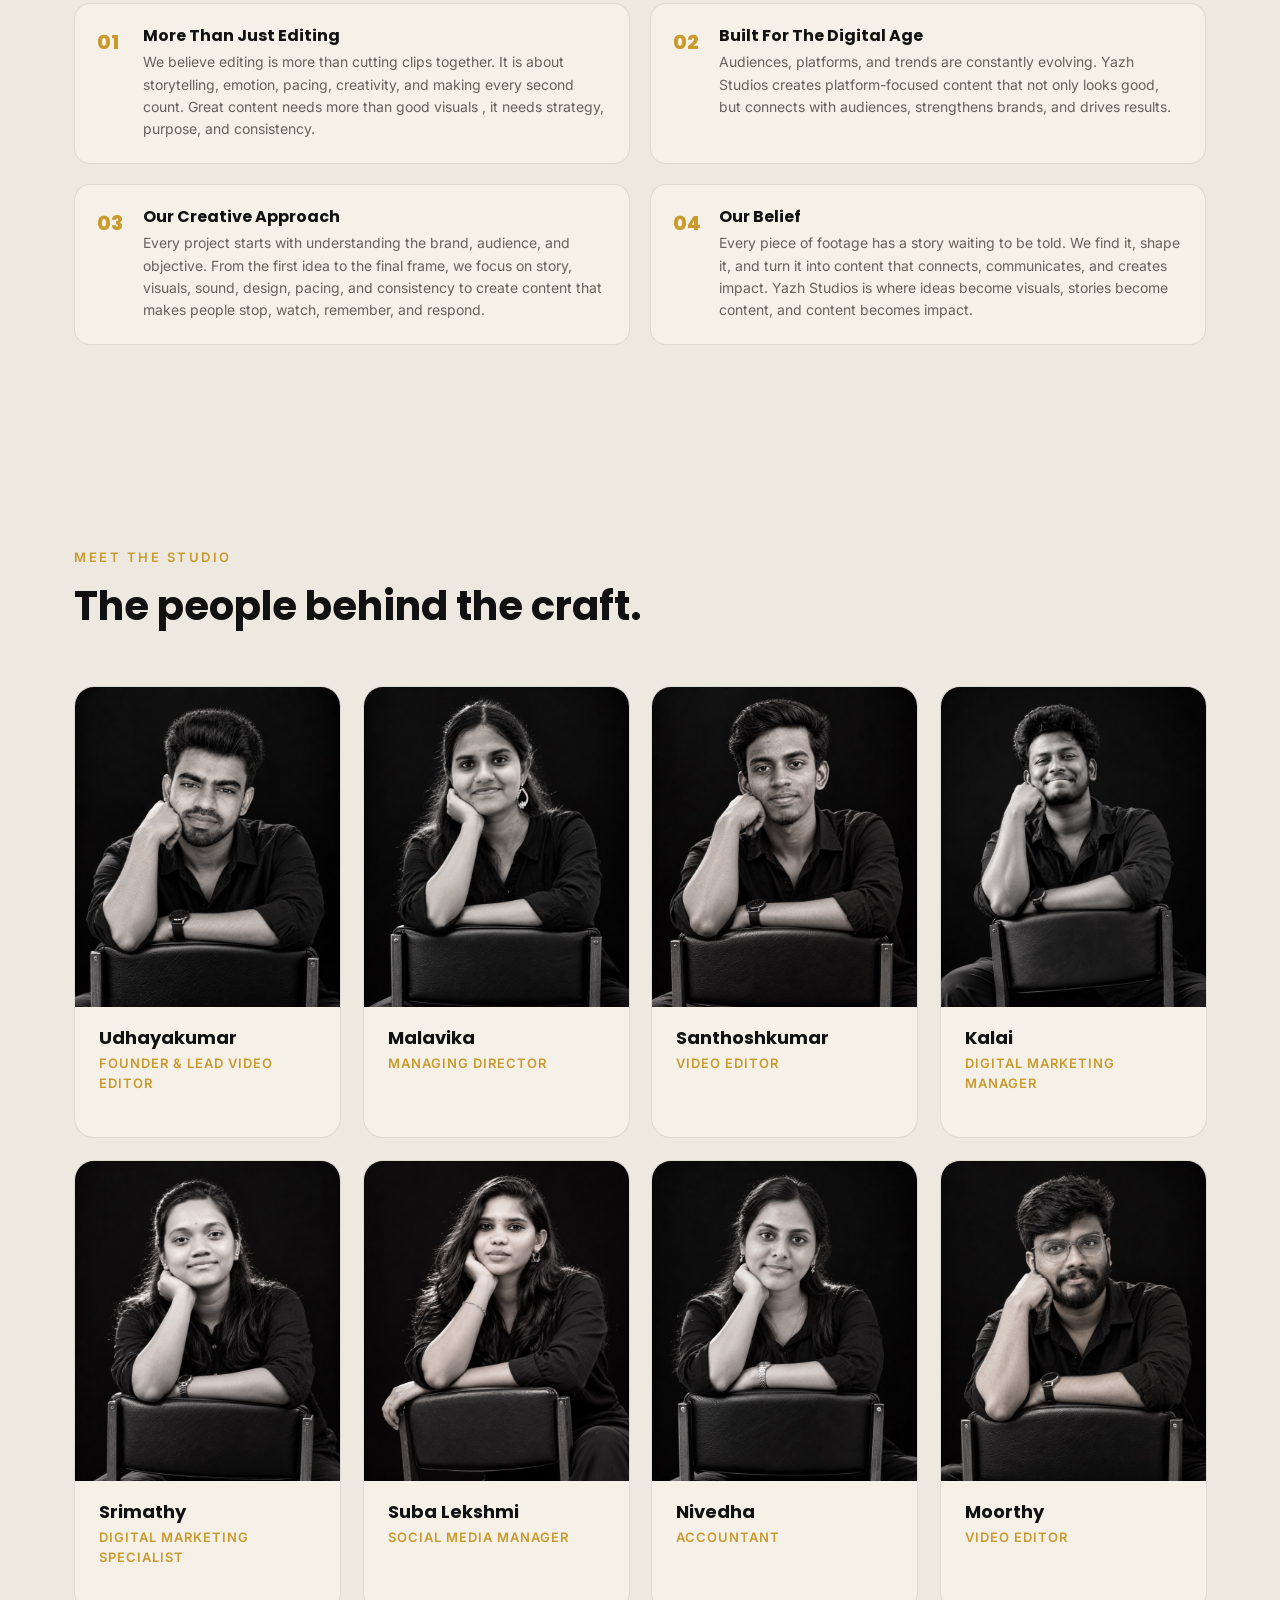
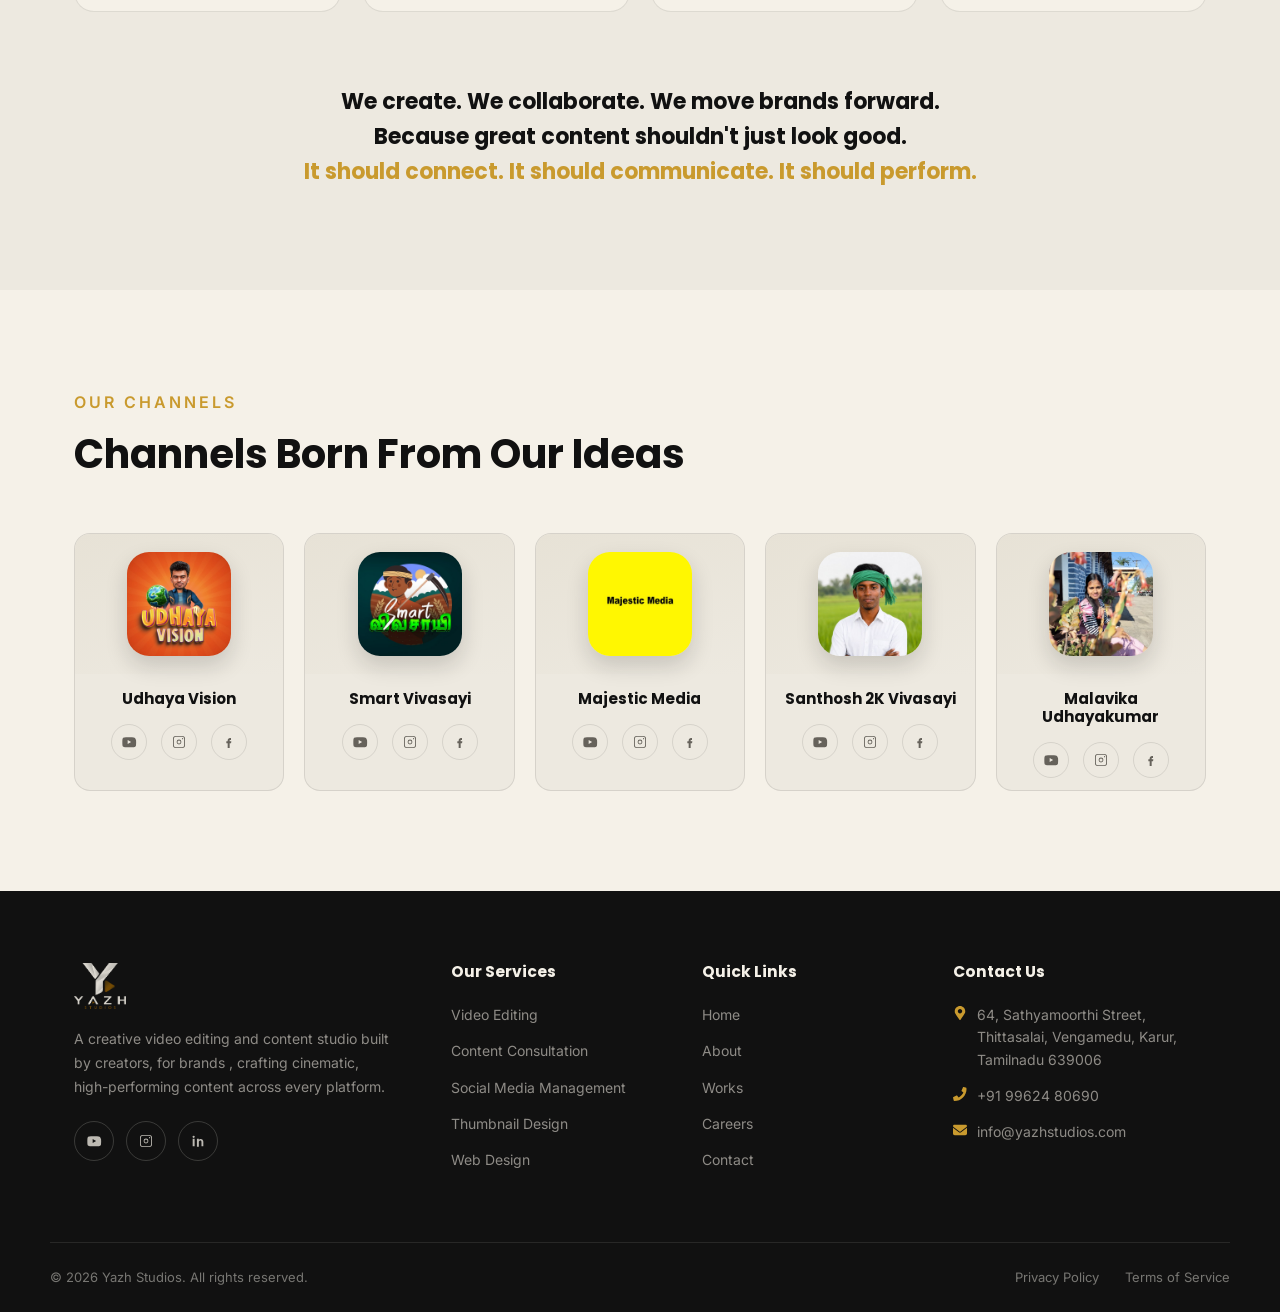
==== commit 82fd51a8: "About: 8-person team with hover flip, new photos, statement in team section, remove showreel, story " ====
--- a/about.html
+++ b/about.html
@@ -8,7 +8,7 @@
 <link rel="icon" type="image/png" href="yazh-logo-nobg.png">
 <link rel="preconnect" href="https://fonts.googleapis.com">
 <link href="https://fonts.googleapis.com/css2?family=Poppins:wght@400;500;600;700;800&family=Inter:wght@400;500;600&display=swap" rel="stylesheet">
-<link rel="stylesheet" href="style.css">
+<link rel="stylesheet" href="style.css?v=23">
 </head>
 <body>
 
@@ -60,14 +60,6 @@
         <p>It is built on the belief that every brand has a story worth telling , and the right content can turn that story into a connection.</p>
         <p>From the early days of working behind the editing timeline to building a complete creative studio, the journey has always been about understanding audiences, shaping stories, and finding the right visual language for every project.</p>
         <p>Today, Yazh Studios brings video editing, creative content, social media strategy, digital media, motion graphics, and brand communication together under one roof.</p>
-      </div>
-    </div>
-  </section>
-
-  <!-- APPROACH -->
-  <section style="padding-top:0;">
-    <div class="container">
-      <div class="story-body" style="max-width:820px;">
         <p>We work with creators, businesses, and brands to transform ideas, raw footage, and concepts into content that is creative, purposeful, consistent, and built for the platform it lives on.</p>
         <p>Whether it is a social media Reel, YouTube video, brand film, corporate content, promotional campaign, or a complete digital content strategy, our approach remains the same , understand the objective, build the story, and create content that makes an impact.</p>
       </div>
@@ -114,30 +106,6 @@
     </div>
   </section>
 
-  <!-- CLOSING STATEMENT -->
-  <section style="padding-top:70px;padding-bottom:0;">
-    <div class="container center" style="max-width:760px;">
-      <p style="font-family:'Poppins',sans-serif;font-weight:700;font-size:22px;color:var(--text);line-height:1.5;">
-        We create. We collaborate. We move brands forward.<br>
-        Because great content shouldn't just look good.<br>
-        <span style="color:var(--gold)">It should connect. It should communicate. It should perform.</span>
-      </p>
-    </div>
-  </section>
-
-  <!-- SHOW REEL -->
-  <section class="showreel">
-    <div class="container">
-      <div class="section-head center">
-        <div class="eyebrow" style="justify-content:center;"><span class="rec-dot"></span>Watch</div>
-        <h2>Udhaya Show Reel</h2>
-      </div>
-      <div class="video-frame">
-        <iframe src="https://www.youtube-nocookie.com/embed/2aK7iO9PcqU" title="Udhaya Show Reel" referrerpolicy="strict-origin-when-cross-origin" allow="accelerometer; autoplay; clipboard-write; encrypted-media; gyroscope; picture-in-picture" allowfullscreen loading="lazy"></iframe>
-      </div>
-    </div>
-  </section>
-
   <!-- TEAM -->
   <section class="team" id="team">
     <div class="container">
@@ -146,55 +114,140 @@
         <h2>The people behind the craft.</h2>
       </div>
       <div class="team-grid">
-        <div class="team-card" tabindex="0" role="button" aria-label="Flip to see Udhayakumar P's details">
-          <div class="team-card-inner">
-            <div class="team-card-front">
-              <div class="team-photo"><img src="team-udhaya-v3.jpg" alt="Udhayakumar P"></div>
-              <div class="team-info">
-                <h3>Udhayakumar P</h3>
+        <div class="team-card" tabindex="0" role="button" aria-label="Flip to see Udhayakumar's details">
+          <div class="team-card-inner">
+            <div class="team-card-front">
+              <div class="team-photo"><img src="team-udhayakumar.jpg" alt="Udhayakumar" loading="lazy"></div>
+              <div class="team-info">
+                <h3>Udhayakumar</h3>
                 <div class="team-role">Founder &amp; Lead Video Editor</div>
               </div>
             </div>
             <div class="team-card-back">
-              <h3>Udhayakumar P</h3>
+              <h3>Udhayakumar</h3>
               <div class="team-role">Founder &amp; Lead Video Editor</div>
-              <p>6+ years crafting cinematic, high-performing videos for 100+ clients worldwide across TV, production houses, and independent projects.</p>
-            </div>
-          </div>
-        </div>
-        <div class="team-card" tabindex="0" role="button" aria-label="Flip to see Santhosh's details">
-          <div class="team-card-inner">
-            <div class="team-card-front">
-              <div class="team-photo"><img src="team-santhosh-v3.jpg" alt="Santhosh"></div>
-              <div class="team-info">
-                <h3>Santhosh</h3>
+              <p>Driving creative vision with a passion for cinematic storytelling, professional video production, and impactful digital content. Transforming ideas into compelling visual experiences that connect with audiences and elevate brands.</p><p>Focused on creative innovation, quality-driven execution, and building meaningful client relationships through strategic content creation, powerful storytelling, and high-quality visual production.</p>
+            </div>
+          </div>
+        </div>
+        <div class="team-card" tabindex="0" role="button" aria-label="Flip to see Malavika's details">
+          <div class="team-card-inner">
+            <div class="team-card-front">
+              <div class="team-photo"><img src="team-malavika.jpg" alt="Malavika" loading="lazy"></div>
+              <div class="team-info">
+                <h3>Malavika</h3>
+                <div class="team-role">Managing Director</div>
+              </div>
+            </div>
+            <div class="team-card-back">
+              <h3>Malavika</h3>
+              <div class="team-role">Managing Director</div>
+              <p>Leading creative vision, video production, post-production, and digital content strategies to deliver impactful visual storytelling and help brands grow.</p><p>Focused on building strong client relationships, driving innovation, and delivering high-quality creative solutions that make brands stand out in the digital world.</p>
+            </div>
+          </div>
+        </div>
+        <div class="team-card" tabindex="0" role="button" aria-label="Flip to see Santhoshkumar's details">
+          <div class="team-card-inner">
+            <div class="team-card-front">
+              <div class="team-photo"><img src="team-santhoshkumar.jpg" alt="Santhoshkumar" loading="lazy"></div>
+              <div class="team-info">
+                <h3>Santhoshkumar</h3>
                 <div class="team-role">Video Editor</div>
               </div>
             </div>
             <div class="team-card-back">
-              <h3>Santhosh</h3>
+              <h3>Santhoshkumar</h3>
               <div class="team-role">Video Editor</div>
-              <p>Skilled editor with 2 years of hands-on experience crafting engaging videos for social media, YouTube, and digital platforms , clean cuts, smooth storytelling.</p>
-            </div>
-          </div>
-        </div>
-        <div class="team-card" tabindex="0" role="button" aria-label="Flip to see Malavika's details">
-          <div class="team-card-inner">
-            <div class="team-card-front">
-              <div class="team-photo"><img src="team-malavika-v3.jpg" alt="Malavika"></div>
-              <div class="team-info">
-                <h3>Malavika</h3>
-                <div class="team-role">Creative Coordinator</div>
-              </div>
-            </div>
-            <div class="team-card-back">
-              <h3>Malavika</h3>
-              <div class="team-role">Creative Coordinator</div>
-              <p>Supports ideation, content planning, and social media execution , bringing consistency, creativity, and attention to detail to every project.</p>
-            </div>
-          </div>
-        </div>
-      </div>
+              <p>Skilled editor with 2 years of hands-on experience crafting engaging videos for social media, YouTube, and digital platforms. Specializes in clean cuts, smooth transitions, and compelling storytelling that keeps audiences engaged.</p><p>Passionate about transforming raw footage into polished visual content through creative editing, precise timing, and effective pacing. Focused on maintaining quality, enhancing visual appeal, and delivering content that aligns with each brand’s style and vision.</p>
+            </div>
+          </div>
+        </div>
+        <div class="team-card" tabindex="0" role="button" aria-label="Flip to see Kalai's details">
+          <div class="team-card-inner">
+            <div class="team-card-front">
+              <div class="team-photo"><img src="team-kalai.jpg" alt="Kalai" loading="lazy"></div>
+              <div class="team-info">
+                <h3>Kalai</h3>
+                <div class="team-role">Digital Marketing Manager</div>
+              </div>
+            </div>
+            <div class="team-card-back">
+              <h3>Kalai</h3>
+              <div class="team-role">Digital Marketing Manager</div>
+              <p>Digital Marketing Manager with expertise in digital strategy, brand positioning, social media management, performance marketing, SEO, and content creation. Experienced in leading teams, managing multi-platform campaigns, and driving brand growth through data-driven strategies and AI-powered marketing solutions.</p>
+            </div>
+          </div>
+        </div>
+        <div class="team-card" tabindex="0" role="button" aria-label="Flip to see Srimathy's details">
+          <div class="team-card-inner">
+            <div class="team-card-front">
+              <div class="team-photo"><img src="team-srimathy.jpg" alt="Srimathy" loading="lazy"></div>
+              <div class="team-info">
+                <h3>Srimathy</h3>
+                <div class="team-role">Digital Marketing Specialist</div>
+              </div>
+            </div>
+            <div class="team-card-back">
+              <h3>Srimathy</h3>
+              <div class="team-role">Digital Marketing Specialist</div>
+              <p>Digital Marketing Specialist with expertise in performance marketing, digital strategy, social media marketing, SEO, paid advertising, and lead generation. Experienced in managing multi-platform campaigns, optimizing advertising performance, and driving business growth through data-driven strategies, audience targeting, and campaign optimization.</p>
+            </div>
+          </div>
+        </div>
+        <div class="team-card" tabindex="0" role="button" aria-label="Flip to see Suba Lekshmi's details">
+          <div class="team-card-inner">
+            <div class="team-card-front">
+              <div class="team-photo"><img src="team-suba.jpg" alt="Suba Lekshmi" loading="lazy"></div>
+              <div class="team-info">
+                <h3>Suba Lekshmi</h3>
+                <div class="team-role">Social Media Manager</div>
+              </div>
+            </div>
+            <div class="team-card-back">
+              <h3>Suba Lekshmi</h3>
+              <div class="team-role">Social Media Manager</div>
+              <p>Develops social media strategies, manages digital platforms, and creates engaging content to boost audience growth, increase engagement, and strengthen brand presence across platforms.</p>
+            </div>
+          </div>
+        </div>
+        <div class="team-card" tabindex="0" role="button" aria-label="Flip to see Nivedha's details">
+          <div class="team-card-inner">
+            <div class="team-card-front">
+              <div class="team-photo"><img src="team-nivedha.jpg" alt="Nivedha" loading="lazy"></div>
+              <div class="team-info">
+                <h3>Nivedha</h3>
+                <div class="team-role">Accountant</div>
+              </div>
+            </div>
+            <div class="team-card-back">
+              <h3>Nivedha</h3>
+              <div class="team-role">Accountant</div>
+              <p>Oversees company bookkeeping and end-to-end vendor accounting, administers GST and TDS compliance, and delivers MIS reporting to uphold financial accuracy, ensure timely statutory filings, and enable informed management decisions.</p>
+            </div>
+          </div>
+        </div>
+        <div class="team-card" tabindex="0" role="button" aria-label="Flip to see Moorthy's details">
+          <div class="team-card-inner">
+            <div class="team-card-front">
+              <div class="team-photo"><img src="team-moorthy.jpg" alt="Moorthy" loading="lazy"></div>
+              <div class="team-info">
+                <h3>Moorthy</h3>
+                <div class="team-role">Video Editor</div>
+              </div>
+            </div>
+            <div class="team-card-back">
+              <h3>Moorthy</h3>
+              <div class="team-role">Video Editor</div>
+              <p>I am a passionate and creative Video Editor who believes every frame has a story to tell.</p><p>With a keen eye for detail, cinematic storytelling, and visual aesthetics, I transform raw footage into engaging, emotionally powerful, and memorable videos.</p><p>From cinematic edits and promotional videos to social media reels and creative storytelling, my goal is to make every project visually exceptional.</p>
+            </div>
+          </div>
+        </div>
+      </div>
+      <p class="team-statement">
+        We create. We collaborate. We move brands forward.<br>
+        Because great content shouldn't just look good.<br>
+        <span>It should connect. It should communicate. It should perform.</span>
+      </p>
     </div>
   </section>
 
@@ -357,11 +410,11 @@
     </div>
     <div class="footer-col">
       <h4>Our Services</h4>
-      <a href="services.html">Video Editing</a>
-      <a href="services.html">Content Consultation</a>
-      <a href="services.html">Social Media Management</a>
-      <a href="services.html">Thumbnail Design</a>
-      <a href="services.html">Web Design</a>
+      <a href="services.html#video-editing">Video Editing</a>
+      <a href="services.html#content-consultation">Content Consultation</a>
+      <a href="services.html#social-media">Social Media Management</a>
+      <a href="services.html#thumbnail-design">Thumbnail Design</a>
+      <a href="services.html#web-design">Web Design</a>
     </div>
     <div class="footer-col">
       <h4>Quick Links</h4>
@@ -408,7 +461,7 @@
   });
 
   // Team & channel cards flip on click to reveal details.
-  document.querySelectorAll('.team-card, .channel-card').forEach(function(card){
+  document.querySelectorAll('.channel-card').forEach(function(card){
     card.addEventListener('click', function(){
       card.classList.toggle('is-flipped');
     });
@@ -419,6 +472,29 @@
       }
     });
   });
+
+  /* Team cards: flip on hover (mouse), tap to flip on touch. Only one card is open at a time. */
+  (function(){
+    var cards = [].slice.call(document.querySelectorAll('.team-card'));
+    var hoverOK = window.matchMedia('(hover: hover) and (pointer: fine)');
+    function openOnly(target){
+      cards.forEach(function(c){ c.classList.toggle('is-flipped', c === target); });
+    }
+    function toggleOne(card){
+      if(card.classList.contains('is-flipped')){ card.classList.remove('is-flipped'); }
+      else { openOnly(card); }
+    }
+    cards.forEach(function(card){
+      card.addEventListener('mouseenter', function(){ if(hoverOK.matches) openOnly(card); });
+      card.addEventListener('mouseleave', function(){ if(hoverOK.matches) card.classList.remove('is-flipped'); });
+      card.addEventListener('click', function(){ if(!hoverOK.matches) toggleOne(card); });
+      card.addEventListener('focus', function(){ if(hoverOK.matches) openOnly(card); });
+      card.addEventListener('blur', function(){ card.classList.remove('is-flipped'); });
+      card.addEventListener('keydown', function(e){
+        if(e.key === 'Enter' || e.key === ' '){ e.preventDefault(); toggleOne(card); }
+      });
+    });
+  })();
 </script>
 </body>
 </html>
--- a/style.css
+++ b/style.css
@@ -84,7 +84,16 @@
     radial-gradient(ellipse at 80% 60%, rgba(201,154,46,0.08), transparent 50%);
   position:relative;
 }
-.hero-grid{display:grid;grid-template-columns:minmax(0,1.1fr) minmax(0,0.9fr);gap:60px;align-items:center;}
+.hero{overflow-x:clip;}
+.hero-grid{display:grid;grid-template-columns:minmax(0,1fr) minmax(0,1fr);column-gap:48px;row-gap:64px;align-items:center;}
+.hero-grid .hero-actions{margin-bottom:0;}
+.hero-grid .stat-row{grid-column:1 / -1;}
+@media (min-width:901px){
+  .hero-grid .stat-row{grid-template-columns:repeat(4,minmax(0,1fr));}
+  .hero-grid .stat-item:nth-child(odd){padding-left:26px;border-left:1px solid var(--border);}
+  .hero-grid .stat-item:first-child{padding-left:0;border-left:none;}
+}
+.hero p{max-width:520px;}
 .hero h1{font-size:clamp(38px,5.2vw,62px);margin-bottom:22px;}
 .hero h1 em{font-style:normal;color:var(--gold);}
 .hero p{color:var(--muted);font-size:17px;max-width:520px;margin-bottom:34px;}
@@ -160,7 +169,7 @@
 
 /* ABOUT / STORY */
 .story{background:var(--panel);}
-.story-grid{display:grid;grid-template-columns:0.85fr 1.15fr;gap:64px;align-items:start;}
+.story-grid{display:grid;grid-template-columns:1.2fr 0.8fr;gap:64px;align-items:start;}
 .story-card{
   background:var(--panel-2);border:1px solid var(--border);border-radius:20px;
   overflow:hidden;position:sticky;top:110px;
@@ -375,20 +384,21 @@
   .logo-item{height:46px;max-width:150px;}
 }
 .influencer-card{
-  background:#fff;border:1px solid var(--border);border-radius:18px;
-  padding:18px 20px;display:flex;flex-direction:column;align-items:center;justify-content:center;
-  width:164px;height:158px;flex-shrink:0;text-align:center;gap:8px;
-  text-decoration:none;transition:transform .3s ease,border-color .3s ease;
-}
-.influencer-card:hover{transform:scale(1.05);border-color:var(--gold);}
-.influencer-photo{width:76px;height:76px;border-radius:50%;object-fit:cover;flex-shrink:0;}
-.influencer-name{font-family:'Poppins',sans-serif;font-weight:700;font-size:13px;color:var(--text);line-height:1.2;}
-.influencer-handle{font-size:11.5px;color:var(--muted);}
+  background:#fbf9f4;border:1px solid var(--border);border-radius:22px;overflow:hidden;
+  display:flex;flex-direction:column;width:188px;flex-shrink:0;text-align:left;
+  box-shadow:0 14px 34px rgba(17,17,17,0.08);
+  text-decoration:none;transition:transform .3s ease,border-color .3s ease,box-shadow .3s ease;
+}
+.influencer-card:hover{transform:translateY(-6px);border-color:var(--gold);box-shadow:0 20px 44px rgba(17,17,17,0.14);}
+.influencer-photo{width:100%;aspect-ratio:4/5;object-fit:cover;object-position:center top;display:block;}
+.influencer-info{padding:12px 16px 16px;}
+.influencer-name{font-family:'Inter',sans-serif;font-weight:600;font-size:14.5px;color:var(--text);line-height:1.25;}
+.influencer-handle{font-size:12.5px;color:var(--gold);margin-top:3px;word-break:break-all;}
 @media (max-width:600px){
-  .influencer-card{width:132px;height:132px;padding:14px 14px;}
-  .influencer-photo{width:60px;height:60px;}
-  .influencer-name{font-size:12px;}
-  .influencer-handle{font-size:10.5px;}
+  .influencer-card{width:150px;border-radius:16px;}
+  .influencer-info{padding:10px 12px 12px;}
+  .influencer-name{font-size:13px;}
+  .influencer-handle{font-size:11px;}
 }
 
 /* PORTFOLIO / WORK */
@@ -700,8 +710,90 @@
 .apply-status.err{color:#b3261e;}
 .apply-side ul{list-style:none;padding:0;margin:0 0 20px;}
 .apply-side li{padding:10px 0 10px 26px;position:relative;color:var(--muted);font-size:15px;}
+.apply-side li strong{display:block;color:var(--text);font-weight:600;}
 .apply-side li::before{content:"✓";position:absolute;left:0;color:var(--gold);font-weight:700;}
 .apply-side p{color:var(--muted);font-size:14.5px;}
 .apply-side a{color:var(--gold);font-weight:600;}
 @media (max-width:900px){.apply-wrap{grid-template-columns:1fr;}}
 @media (max-width:600px){.apply-row{grid-template-columns:1fr;gap:0;}.apply-form,.apply-side{padding:22px;}}
+
+/* HOME ABOUT (single column) */
+.story-single{max-width:860px;text-align:center;}
+.story-single h2{font-size:clamp(28px,4vw,44px);margin-bottom:22px;}
+.story-single p{color:var(--muted);font-size:17px;margin-bottom:18px;}
+.story-single .btn{margin-top:14px;}
+
+/* HERO SHOWCASE IMAGE */
+.hero-showcase{position:relative;min-width:0;width:118%;margin-right:-18%;}
+@media (max-width:900px){.hero-showcase{width:100%;margin-right:0;}}
+.hero-showcase::before{
+  content:"";position:absolute;left:8%;right:8%;top:18%;bottom:6%;z-index:0;
+  background:radial-gradient(ellipse at center, rgba(201,154,46,0.22), transparent 68%);
+  filter:blur(24px);opacity:0;transition:opacity 1.6s ease .3s;
+}
+.hero-showcase img{
+  position:relative;z-index:1;display:block;width:100%;height:auto;
+  opacity:0;transform:translateX(70px) scale(.92);
+  filter:drop-shadow(0 30px 40px rgba(17,17,17,0.18));
+}
+.hero-showcase.is-in::before{opacity:1;}
+.hero-showcase.is-in img{
+  animation:showcase-in 1.3s cubic-bezier(.16,1,.3,1) forwards, showcase-float 7s ease-in-out 1.3s infinite;
+}
+@keyframes showcase-in{
+  0%{opacity:0;transform:translateX(70px) scale(.92);}
+  100%{opacity:1;transform:translateX(0) scale(1);}
+}
+@keyframes showcase-float{
+  0%,100%{opacity:1;transform:translateY(0) scale(1);}
+  50%{opacity:1;transform:translateY(-10px) scale(1);}
+}
+@media (prefers-reduced-motion: reduce){
+  .hero-showcase img{opacity:1;transform:none;animation:none !important;}
+  .hero-showcase::before{opacity:1;transition:none;}
+}
+@media (max-width:900px){.hero-grid{grid-template-columns:1fr;gap:36px;}.hero-showcase{order:1;}.hero-grid .stat-row{order:2;}}
+
+/* SERVICE CARD LINKS + DETAIL SECTIONS */
+a.service-card{display:block;color:inherit;text-decoration:none;cursor:pointer;}
+.service-more{display:inline-block;margin-top:14px;color:var(--gold);font-weight:600;font-size:14px;}
+a.service-card:hover .service-more{text-decoration:underline;}
+.service-details .container{display:flex;flex-direction:column;gap:72px;}
+.service-detail{display:grid;grid-template-columns:1fr 1.15fr;gap:48px;align-items:center;scroll-margin-top:130px;}
+.service-detail.reverse .service-detail-img{order:2;}
+.service-detail-img{width:100%;aspect-ratio:4/3;object-fit:cover;border-radius:22px;border:1px solid var(--border);box-shadow:0 18px 40px rgba(17,17,17,0.12);}
+.service-detail h2{font-size:clamp(26px,3.2vw,36px);margin-bottom:18px;}
+.service-detail p{color:var(--muted);font-size:16px;margin-bottom:14px;}
+.service-detail h4{font-size:15px;text-transform:uppercase;letter-spacing:1.5px;color:var(--gold);margin:22px 0 12px;}
+.offer-list{list-style:none;padding:0;margin:0 0 20px;display:grid;grid-template-columns:1fr 1fr;gap:8px 24px;}
+.offer-list li{position:relative;padding-left:26px;font-size:15px;color:var(--text);font-weight:500;}
+.offer-list li::before{content:"✓";position:absolute;left:0;color:var(--gold);font-weight:700;}
+.service-detail .service-closing{color:var(--text);font-weight:600;font-size:17px;margin:8px 0 22px;}
+@media (max-width:900px){
+  .service-detail{grid-template-columns:1fr;gap:24px;}
+  .service-detail.reverse .service-detail-img{order:0;}
+  .service-details .container{gap:56px;}
+}
+@media (max-width:600px){.offer-list{grid-template-columns:1fr;}}
+
+/* TEAM — 4-up portrait cards */
+.team-grid{grid-template-columns:repeat(4,1fr);gap:22px;}
+.team-card{height:410px;}
+.team-photo{height:290px;}
+.team-photo img{object-fit:cover;object-position:center 12%;}
+.team-card-back{padding:18px 18px;justify-content:flex-start;overflow-y:auto;}
+.team-card-back h3{margin-bottom:2px;}
+.team-card-back p{font-size:13px;line-height:1.5;margin-bottom:6px;}
+@media (max-width:900px){.team-grid{grid-template-columns:1fr 1fr;}}
+@media (max-width:600px){.team-grid{grid-template-columns:1fr;}.team-card{height:430px;}.team-photo{height:310px;}}
+@media (min-width:901px){.team-card{height:452px;}.team-photo{height:320px;}}
+
+/* TEAM closing statement (inside team section) */
+.team-statement{
+  text-align:center;max-width:760px;margin:72px auto 0;
+  font-family:'Poppins',sans-serif;font-weight:700;font-size:22px;color:var(--text);line-height:1.6;
+}
+.team-statement span{color:var(--gold);}
+@media (max-width:600px){.team-statement{font-size:18px;margin-top:52px;}}
+
+@media (max-width:900px){.story-grid .story-card{order:-1 !important;width:100%;max-width:420px;margin:0 auto;}}
